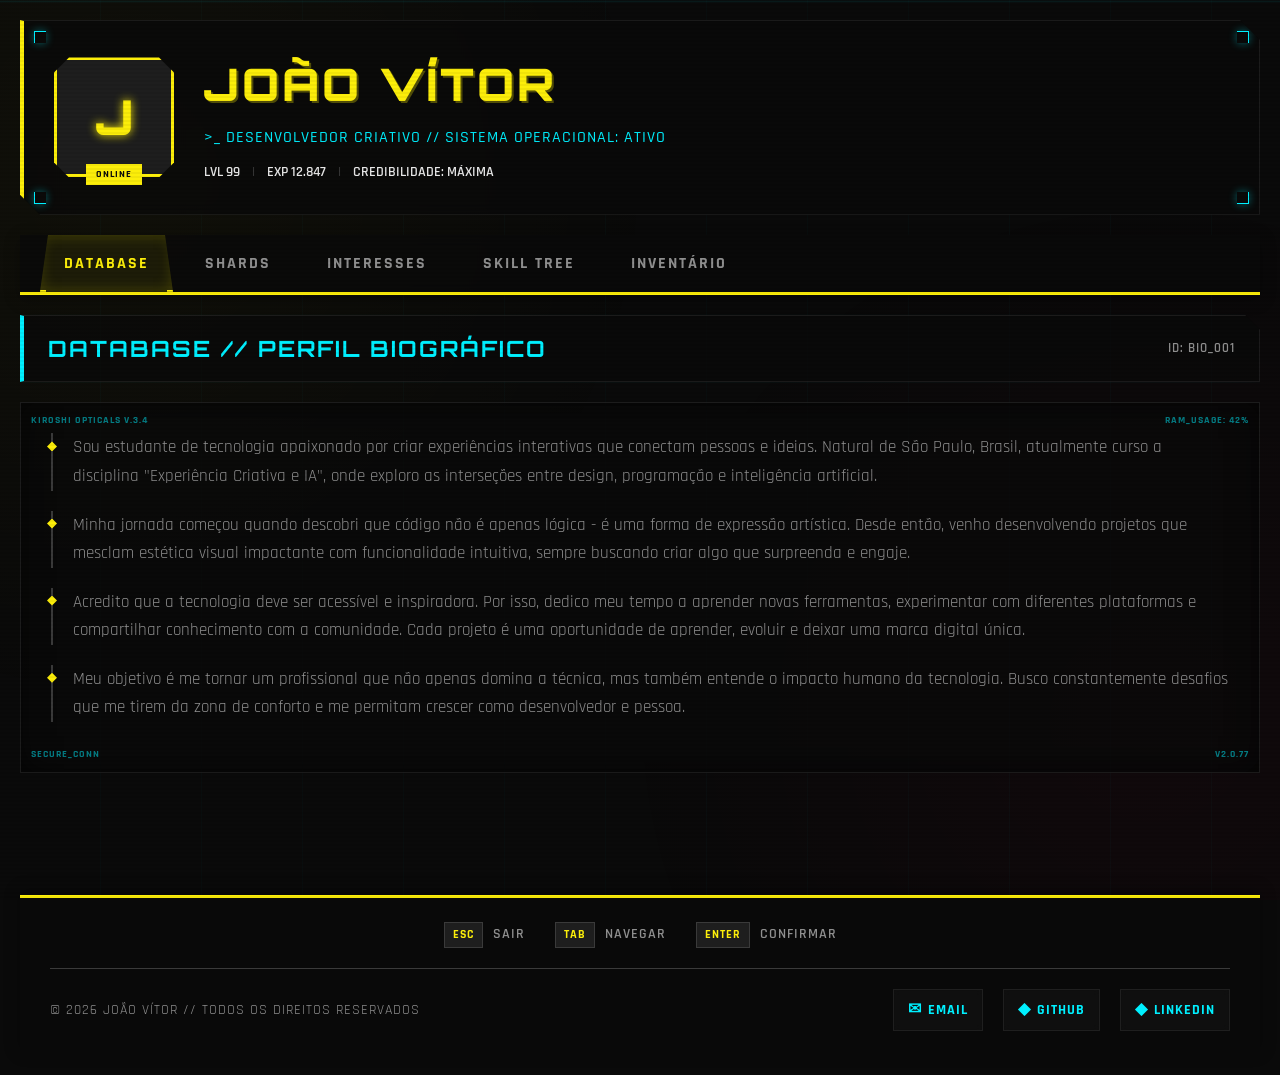
==== index.html @ 57c6dfdd "v1.5" ====
<!DOCTYPE html>
<html lang="pt-BR">
<head>
    <meta charset="UTF-8">
    <meta name="viewport" content="width=device-width, initial-scale=1.0">
    <meta name="description" content="Portfólio pessoal - Interface Cyberpunk 2077">
    <title>NETRUNNER.PROFILE // João Vítor</title>
    <link rel="preconnect" href="https://fonts.googleapis.com">
    <link rel="preconnect" href="https://fonts.gstatic.com" crossorigin>
    <link href="https://fonts.googleapis.com/css2?family=Rajdhani:wght@300;500;600;700&family=Orbitron:wght@400;700;900&display=swap" rel="stylesheet">
    <link rel="stylesheet" href="style.css">
</head>
<body>
    <div class="hud-overlay"></div>
    <div class="scanlines"></div>

    <header class="profile-header">
        <div class="header-corner tl"></div>
        <div class="header-corner tr"></div>
        <div class="header-corner bl"></div>
        <div class="header-corner br"></div>
        
        <div class="profile-container">
            <div class="avatar-frame">
                <!-- PLACEHOLDER: Substituir foto.jpg pela imagem real posteriormente -->
                <img src="imagens/foto.jpg" alt="Profile Avatar" class="profile-avatar" onerror="this.style.display='none'; this.nextElementSibling.style.display='flex';">
                <div class="avatar-placeholder">
                    <span class="avatar-initial">J</span>
                </div>
                <div class="avatar-status">ONLINE</div>
            </div>
            <div class="profile-info">
                <h1 class="profile-name">JOÃO VÍTOR</h1>
                <p class="profile-status">&gt;_ DESENVOLVEDOR CRIATIVO // SISTEMA OPERACIONAL: ATIVO</p>
                <div class="profile-stats">
                    <span class="stat-item">LVL 99</span>
                    <span class="stat-divider">|</span>
                    <span class="stat-item">EXP 12.847</span>
                    <span class="stat-divider">|</span>
                    <span class="stat-item">CREDIBILIDADE: MÁXIMA</span>
                </div>
            </div>
        </div>
    </header>

    <nav class="tab-navigation" role="tablist" aria-label="Menu de navegação principal">
        <button class="tab-btn active" role="tab" data-tab="sobre" aria-selected="true" aria-controls="sobre-panel">
            <span class="tab-text">DATABASE</span>
            <span class="tab-underline"></span>
        </button>
        <button class="tab-btn" role="tab" data-tab="curiosidades" aria-selected="false" aria-controls="curiosidades-panel">
            <span class="tab-text">SHARDS</span>
            <span class="tab-underline"></span>
        </button>
        <button class="tab-btn" role="tab" data-tab="hobbies" aria-selected="false" aria-controls="hobbies-panel">
            <span class="tab-text">INTERESSES</span>
            <span class="tab-underline"></span>
        </button>
        <button class="tab-btn" role="tab" data-tab="disciplinas" aria-selected="false" aria-controls="disciplinas-panel">
            <span class="tab-text">SKILL TREE</span>
            <span class="tab-underline"></span>
        </button>
        <button class="tab-btn" role="tab" data-tab="projetos" aria-selected="false" aria-controls="projetos-panel">
            <span class="tab-text">INVENTÁRIO</span>
            <span class="tab-underline"></span>
        </button>
    </nav>

    <main class="content-wrapper">
        <section id="sobre-panel" class="tab-panel active" role="tabpanel" aria-labelledby="sobre">
            <div class="panel-header">
                <h2 class="panel-title">DATABASE // PERFIL BIOGRÁFICO</h2>
                <div class="panel-id">ID: BIO_001</div>
            </div>
            <div class="panel-body">
                <div class="hud-marker top-left">KIROSHI OPTICALS V.3.4</div>
                <div class="hud-marker top-right">RAM_USAGE: 42%</div>
                <div class="data-block">
                    <div class="block-marker"></div>
                    <p>Sou estudante de tecnologia apaixonado por criar experiências interativas que conectam pessoas e ideias. Natural de São Paulo, Brasil, atualmente curso a disciplina "Experiência Criativa e IA", onde exploro as interseções entre design, programação e inteligência artificial.</p>
                </div>
                <div class="data-block">
                    <div class="block-marker"></div>
                    <p>Minha jornada começou quando descobri que código não é apenas lógica - é uma forma de expressão artística. Desde então, venho desenvolvendo projetos que mesclam estética visual impactante com funcionalidade intuitiva, sempre buscando criar algo que surpreenda e engaje.</p>
                </div>
                <div class="data-block">
                    <div class="block-marker"></div>
                    <p>Acredito que a tecnologia deve ser acessível e inspiradora. Por isso, dedico meu tempo a aprender novas ferramentas, experimentar com diferentes plataformas e compartilhar conhecimento com a comunidade. Cada projeto é uma oportunidade de aprender, evoluir e deixar uma marca digital única.</p>
                </div>
                <div class="data-block">
                    <div class="block-marker"></div>
                    <p>Meu objetivo é me tornar um profissional que não apenas domina a técnica, mas também entende o impacto humano da tecnologia. Busco constantemente desafios que me tirem da zona de conforto e me permitam crescer como desenvolvedor e pessoa.</p>
                </div>
                <div class="hud-marker bottom-left">SECURE_CONN</div>
                <div class="hud-marker bottom-right">v2.0.77</div>
            </div>
        </section>

        <section id="curiosidades-panel" class="tab-panel" role="tabpanel" aria-labelledby="curiosidades">
            <div class="panel-header">
                <h2 class="panel-title">SHARDS // FRAGMENTOS DE DADOS</h2>
                <div class="panel-id">ID: SHARD_LOG</div>
            </div>
            <div class="panel-body">
                <div class="hud-marker top-left">NETWATCH PROTOCOL</div>
                <div class="hud-marker top-right">ENCRYPTION: ACTIVE</div>
                <ul class="shard-list">
                    <li class="shard-item">
                        <div class="shard-icon">◢</div>
                        <div class="shard-content">
                            <span class="shard-label">SHARD_001.txt</span>
                            <p>Aprendi minha primeira linguagem de programação assistindo tutoriais no YouTube às 3h da manhã</p>
                        </div>
                    </li>
                    <li class="shard-item">
                        <div class="shard-icon">◢</div>
                        <div class="shard-content">
                            <span class="shard-label">SHARD_002.txt</span>
                            <p>Tenho uma coleção de mais de 200 fontes tipográficas diferentes no meu computador</p>
                        </div>
                    </li>
                    <li class="shard-item">
                        <div class="shard-icon">◢</div>
                        <div class="shard-content">
                            <span class="shard-label">SHARD_003.txt</span>
                            <p>Meu setup tem LEDs RGB sincronizados com o batimento do meu código no VS Code</p>
                        </div>
                    </li>
                    <li class="shard-item">
                        <div class="shard-icon">◢</div>
                        <div class="shard-content">
                            <span class="shard-label">SHARD_004.txt</span>
                            <p>Já participei de 3 hackathons e sobrevivi à base de energia e pizza fria</p>
                        </div>
                    </li>
                    <li class="shard-item">
                        <div class="shard-icon">◢</div>
                        <div class="shard-content">
                            <span class="shard-label">SHARD_005.txt</span>
                            <p>Consigo identificar paletas de cores hex apenas olhando para elas (quase um superpoder inútil)</p>
                        </div>
                    </li>
                    <li class="shard-item hidden-shard" id="secretShard">
                        <div class="shard-icon encrypted">◢</div>
                        <div class="shard-content">
                            <span class="shard-label">[ENCRYPTED]_SHARD_006.dat</span>
                            <p>DESBLOQUEADO! Meu sonho é criar um jogo indie que faça as pessoas chorarem</p>
                        </div>
                    </li>
                </ul>
                <button id="decryptBtn" class="action-button" aria-label="Descriptografar shard oculto">
                    <span class="btn-bracket">[</span>
                    <span class="btn-text">DESCRIPTOGRAFAR SHARD</span>
                    <span class="btn-bracket">]</span>
                </button>
                <div class="hud-marker bottom-left">DATA_INTEGRITY: 100%</div>
                <div class="hud-marker bottom-right">SHARD_CNT: 06</div>
            </div>
        </section>

        <section id="hobbies-panel" class="tab-panel" role="tabpanel" aria-labelledby="hobbies">
            <div class="panel-header">
                <h2 class="panel-title">INTERESSES // ATIVIDADES REGISTRADAS</h2>
                <div class="panel-id">ID: ACT_LOG</div>
            </div>
            <div class="panel-body">
                <div class="hud-marker top-left">NEURAL_LINK: SYNC</div>
                <div class="hud-marker top-right">SLOT_CNT: 04</div>
                <div class="hobby-grid">
                    <article class="hobby-slot">
                        <div class="slot-header">
                            <span class="slot-id">[01]</span>
                            <span class="slot-rarity">COMUM</span>
                        </div>
                        <div class="hobby-icon">🎮</div>
                        <h3 class="hobby-name">GAMING</h3>
                        <p class="hobby-desc">Explorador de mundos virtuais e colecionador de conquistas impossíveis</p>
                    </article>
                    <article class="hobby-slot">
                        <div class="slot-header">
                            <span class="slot-id">[02]</span>
                            <span class="slot-rarity rare">RARO</span>
                        </div>
                        <div class="hobby-icon">🎨</div>
                        <h3 class="hobby-name">DESIGN DIGITAL</h3>
                        <p class="hobby-desc">Criação de interfaces e experimentação com estéticas futuristas</p>
                    </article>
                    <article class="hobby-slot">
                        <div class="slot-header">
                            <span class="slot-id">[03]</span>
                            <span class="slot-rarity">COMUM</span>
                        </div>
                        <div class="hobby-icon">🎵</div>
                        <h3 class="hobby-name">SYNTHWAVE</h3>
                        <p class="hobby-desc">Ouvinte compulsivo de música eletrônica dos anos 80 reimaginada</p>
                    </article>
                    <article class="hobby-slot">
                        <div class="slot-header">
                            <span class="slot-id">[04]</span>
                            <span class="slot-rarity rare">RARO</span>
                        </div>
                        <div class="hobby-icon">📚</div>
                        <h3 class="hobby-name">FICÇÃO CIENTÍFICA</h3>
                        <p class="hobby-desc">Leitor de Neuromancer, Blade Runner e qualquer distopia cyberpunk</p>
                    </article>
                </div>
                <div class="hud-marker bottom-left">PROFILE_COMPLETE</div>
                <div class="hud-marker bottom-right">RARITY_SCAN: OK</div>
            </div>
        </section>

        <section id="disciplinas-panel" class="tab-panel" role="tabpanel" aria-labelledby="disciplinas">
            <div class="panel-header">
                <h2 class="panel-title">SKILL TREE // HABILIDADES ADQUIRIDAS</h2>
                <div class="panel-id">ID: SKILL_MAP</div>
            </div>
            <div class="panel-body">
                <div class="hud-marker top-left">ATTRIBUTE_SCAN</div>
                <div class="hud-marker top-right">PERK_POINTS: 16</div>
                <div class="skill-grid">
                    <article class="skill-node">
                        <div class="skill-icon active">◆</div>
                        <h3 class="skill-name">EXPERIÊNCIA CRIATIVA E IA</h3>
                        <div class="skill-bar">
                            <div class="skill-progress" style="width: 95%"></div>
                        </div>
                        <p class="skill-reason">Combina criatividade com tecnologia de ponta, permitindo explorar o futuro do design interativo</p>
                    </article>
                    <article class="skill-node">
                        <div class="skill-icon active">◆</div>
                        <h3 class="skill-name">DESENVOLVIMENTO WEB</h3>
                        <div class="skill-bar">
                            <div class="skill-progress" style="width: 88%"></div>
                        </div>
                        <p class="skill-reason">Transformar ideias em realidade através de código é simplesmente mágico</p>
                    </article>
                    <article class="skill-node">
                        <div class="skill-icon active">◆</div>
                        <h3 class="skill-name">DESIGN DE INTERFACES</h3>
                        <div class="skill-bar">
                            <div class="skill-progress" style="width: 92%"></div>
                        </div>
                        <p class="skill-reason">Aprender a criar experiências visuais que conectam emocionalmente com usuários</p>
                    </article>
                    <article class="skill-node">
                        <div class="skill-icon active">◆</div>
                        <h3 class="skill-name">PROGRAMAÇÃO ORIENTADA A OBJETOS</h3>
                        <div class="skill-bar">
                            <div class="skill-progress" style="width: 85%"></div>
                        </div>
                        <p class="skill-reason">Estruturar pensamento lógico de forma elegante e escalável</p>
                    </article>
                </div>
                <div class="hud-marker bottom-left">EXP_TOTAL: 12847</div>
                <div class="hud-marker bottom-right">LEVEL_CAP: 99</div>
            </div>
        </section>

        <section id="projetos-panel" class="tab-panel" role="tabpanel" aria-labelledby="projetos">
            <div class="panel-header">
                <h2 class="panel-title">INVENTÁRIO // PROJETOS ARMAZENADOS</h2>
                <div class="panel-id">ID: INV_SLOT</div>
            </div>
            <div class="panel-body">
                <div class="hud-marker top-left">QUICKHACK_STORAGE</div>
                <div class="hud-marker top-right">WEIGHT: 12.5/150</div>
                <div class="inventory-grid">
                    <!-- PLACEHOLDER: Imagem construct.png será adicionada posteriormente. Container preparado com fallback visual -->
                    <article class="inventory-slot">
                        <div class="slot-frame">
                            <div class="frame-corner tl"></div>
                            <div class="frame-corner tr"></div>
                            <div class="frame-corner bl"></div>
                            <div class="frame-corner br"></div>
                            <div class="slot-image-container">
                                <img src="imagens/construct.png" alt="Preview do jogo Construct" class="slot-image" onerror="this.style.display='none'; this.nextElementSibling.style.display='flex';">
                                <div class="slot-placeholder construct-placeholder">
                                    <div class="placeholder-grid">
                                        <div class="grid-line"></div>
                                        <div class="grid-line"></div>
                                        <div class="grid-line"></div>
                                        <div class="grid-line"></div>
                                    </div>
                                    <span class="placeholder-text">CONSTRUCT</span>
                                    <div class="loading-indicator"></div>
                                </div>
                            </div>
                        </div>
                        <div class="slot-info">
                            <div class="slot-header-info">
                                <span class="slot-type">GAME_DEV</span>
                                <span class="slot-quality legendary">LENDÁRIO</span>
                            </div>
                            <h3 class="slot-title">JOGO INTERATIVO CONSTRUCT</h3>
                            <p class="slot-description">Jogo desenvolvido na plataforma Construct com mecânicas únicas, física realista e experiência visual imersiva. Projeto focado em gameplay envolvente e narrativa interativa.</p>
                            <a href="#" class="slot-link" aria-label="Acessar projeto Construct">
                                <span class="link-bracket">&gt;&gt;</span>
                                <span class="link-text">CARREGAR PROJETO</span>
                            </a>
                        </div>
                    </article>

                    <!-- PLACEHOLDER: Imagem processing.png será adicionada posteriormente. Container preparado com fallback visual -->
                    <article class="inventory-slot">
                        <div class="slot-frame">
                            <div class="frame-corner tl"></div>
                            <div class="frame-corner tr"></div>
                            <div class="frame-corner bl"></div>
                            <div class="frame-corner br"></div>
                            <div class="slot-image-container">
                                <img src="imagens/processing.png" alt="Preview do aplicativo Processing" class="slot-image" onerror="this.style.display='none'; this.nextElementSibling.style.display='flex';">
                                <div class="slot-placeholder processing-placeholder">
                                    <div class="placeholder-grid">
                                        <div class="grid-line"></div>
                                        <div class="grid-line"></div>
                                        <div class="grid-line"></div>
                                        <div class="grid-line"></div>
                                    </div>
                                    <span class="placeholder-text">PROCESSING</span>
                                    <div class="loading-indicator"></div>
                                </div>
                            </div>
                        </div>
                        <div class="slot-info">
                            <div class="slot-header-info">
                                <span class="slot-type">CREATIVE_CODE</span>
                                <span class="slot-quality epic">ÉPICO</span>
                            </div>
                            <h3 class="slot-title">APLICATIVO MULTIMÍDIA PROCESSING</h3>
                            <p class="slot-description">Experiência multimídia desenvolvida em Processing combinando arte generativa, interatividade e visualização de dados. Projeto explorando as possibilidades criativas do código.</p>
                            <a href="#" class="slot-link" aria-label="Acessar projeto Processing">
                                <span class="link-bracket">&gt;&gt;</span>
                                <span class="link-text">CARREGAR PROJETO</span>
                            </a>
                        </div>
                    </article>
                </div>
                <div class="hud-marker bottom-left">DPS_CALC: READY</div>
                <div class="hud-marker bottom-right">ITEM_CNT: 02</div>
            </div>
        </section>
    </main>

    <footer class="hud-footer">
        <div class="footer-commands">
            <span class="command-hint"><span class="key">ESC</span> SAIR</span>
            <span class="command-hint"><span class="key">TAB</span> NAVEGAR</span>
            <span class="command-hint"><span class="key">ENTER</span> CONFIRMAR</span>
        </div>
        <div class="footer-info">
            <p class="footer-text">&copy; 2026 JOÃO VÍTOR // TODOS OS DIREITOS RESERVADOS</p>
            <nav class="footer-links" aria-label="Links de contato">
                <a href="mailto:joao@exemplo.com" class="footer-link" aria-label="Enviar e-mail">
                    <span class="link-icon">✉</span> EMAIL
                </a>
                <a href="https://github.com/seuusuario" target="_blank" rel="noopener noreferrer" class="footer-link" aria-label="Visitar GitHub">
                    <span class="link-icon">◆</span> GITHUB
                </a>
                <a href="https://linkedin.com/in/seuusuario" target="_blank" rel="noopener noreferrer" class="footer-link" aria-label="Visitar LinkedIn">
                    <span class="link-icon">◆</span> LINKEDIN
                </a>
            </nav>
        </div>
    </footer>

    <script src="script.js"></script>
</body>
</html>
---- style.css ----
:root {
  --cp-black: #0a0a0a;
  --cp-dark: #141414;
  --cp-gray: #1e1e1e;
  --cp-yellow: #fcee0a;
  --cp-red: #ff0055;
  --cp-cyan: #00f0ff;
  --cp-white: #e8e8e8;
  --cp-gray-text: #8f8f8f;
  --cp-border: #3a3a3a;
  --corner-size: 12px;
}

* {
  margin: 0;
  padding: 0;
  box-sizing: border-box;
}

html {
  scroll-behavior: smooth;
}

body {
  font-family: 'Rajdhani', sans-serif;
  background: var(--cp-black);
  color: var(--cp-white);
  line-height: 1.5;
  overflow-x: hidden;
  position: relative;
}

/* Scanlines CRT effect com animação de varredura */
.scanlines {
  position: fixed;
  top: 0;
  left: 0;
  width: 100%;
  height: 100%;
  pointer-events: none;
  z-index: 9999;
  background: repeating-linear-gradient(
    0deg,
    transparent,
    transparent 2px,
    rgba(0, 0, 0, 0.15) 2px,
    rgba(0, 0, 0, 0.15) 4px
  );
  opacity: 0.3;
}

.scanlines::before {
  content: '';
  position: absolute;
  top: 0;
  left: 0;
  width: 100%;
  height: 3px;
  background: linear-gradient(to bottom, transparent, rgba(0, 240, 255, 0.4), transparent);
  animation: scanlineMove 8s linear infinite;
  opacity: 0.6;
}

@keyframes scanlineMove {
  0% { transform: translateY(-100vh); }
  100% { transform: translateY(100vh); }
}

.hud-overlay {
  position: fixed;
  top: 0;
  left: 0;
  width: 100%;
  height: 100%;
  pointer-events: none;
  z-index: -1;
  background: 
    radial-gradient(circle at 10% 20%, rgba(252, 238, 10, 0.03) 0%, transparent 40%),
    radial-gradient(circle at 90% 80%, rgba(255, 0, 85, 0.03) 0%, transparent 40%),
    repeating-linear-gradient(90deg, transparent, transparent 100px, rgba(0, 240, 255, 0.02) 100px, rgba(0, 240, 255, 0.02) 101px);
}

/* Header Profile com transparência e blur */
.profile-header {
  position: relative;
  background: rgba(10, 10, 10, 0.75);
  backdrop-filter: blur(6px);
  -webkit-backdrop-filter: blur(6px);
  border: 1px solid rgba(58, 58, 58, 0.4);
  border-left: 4px solid var(--cp-yellow);
  margin: 20px;
  padding: 30px;
  clip-path: polygon(
    0 0,
    calc(100% - 20px) 0,
    100% 20px,
    100% 100%,
    20px 100%,
    0 calc(100% - 20px)
  );
  box-shadow: 0 0 20px rgba(252, 238, 10, 0.1);
}

.header-corner {
  position: absolute;
  width: var(--corner-size);
  height: var(--corner-size);
  border: 1px solid var(--cp-cyan);
  box-shadow: 0 0 8px rgba(0, 240, 255, 0.4);
}

.header-corner.tl { top: 10px; left: 10px; border-right: none; border-bottom: none; }
.header-corner.tr { top: 10px; right: 10px; border-left: none; border-bottom: none; }
.header-corner.bl { bottom: 10px; left: 10px; border-right: none; border-top: none; }
.header-corner.br { bottom: 10px; right: 10px; border-left: none; border-top: none; }

.profile-container {
  display: flex;
  align-items: center;
  gap: 30px;
}

.avatar-frame {
  position: relative;
  width: 120px;
  height: 120px;
  flex-shrink: 0;
}

.profile-avatar,
.avatar-placeholder {
  width: 120px;
  height: 120px;
  border: 3px solid var(--cp-yellow);
  clip-path: polygon(
    0 15px,
    15px 0,
    calc(100% - 15px) 0,
    100% 15px,
    100% calc(100% - 15px),
    calc(100% - 15px) 100%,
    15px 100%,
    0 calc(100% - 15px)
  );
  object-fit: cover;
}

.avatar-placeholder {
  display: none;
  position: absolute;
  top: 0;
  left: 0;
  background: var(--cp-gray);
  align-items: center;
  justify-content: center;
}

.avatar-initial {
  font-family: 'Orbitron', sans-serif;
  font-size: 3rem;
  font-weight: 900;
  color: var(--cp-yellow);
  text-shadow: 0 0 10px var(--cp-yellow);
}

.avatar-status {
  position: absolute;
  bottom: -8px;
  left: 50%;
  transform: translateX(-50%);
  background: var(--cp-yellow);
  color: var(--cp-black);
  font-size: 0.65rem;
  font-weight: 700;
  padding: 3px 10px;
  letter-spacing: 1px;
}

.profile-info {
  flex: 1;
}

.profile-name {
  font-family: 'Orbitron', sans-serif;
  font-size: clamp(1.8rem, 4vw, 2.8rem);
  font-weight: 900;
  color: var(--cp-yellow);
  text-transform: uppercase;
  letter-spacing: 3px;
  margin-bottom: 8px;
  text-shadow: 2px 2px 0 rgba(252, 238, 10, 0.3);
}

.profile-status {
  font-size: 1rem;
  color: var(--cp-cyan);
  font-weight: 500;
  margin-bottom: 12px;
  letter-spacing: 1px;
}

.profile-stats {
  display: flex;
  gap: 12px;
  font-size: 0.9rem;
  font-weight: 600;
  color: var(--cp-white);
}

.stat-divider {
  color: var(--cp-border);
}

/* Tab Navigation com bordas refinadas */
.tab-navigation {
  display: flex;
  background: rgba(10, 10, 10, 0.75);
  backdrop-filter: blur(6px);
  -webkit-backdrop-filter: blur(6px);
  border-bottom: 3px solid var(--cp-yellow);
  margin: 0 20px;
  padding: 0 20px;
  gap: 8px;
  overflow-x: auto;
  box-shadow: 0 4px 15px rgba(0, 0, 0, 0.3);
}

.tab-btn {
  position: relative;
  background: transparent;
  border: none;
  color: var(--cp-gray-text);
  font-family: 'Rajdhani', sans-serif;
  font-size: 1rem;
  font-weight: 700;
  text-transform: uppercase;
  letter-spacing: 2px;
  padding: 18px 24px;
  cursor: pointer;
  transition: color 0.2s ease;
  clip-path: polygon(8px 0, calc(100% - 8px) 0, 100% 100%, 0 100%);
}

.tab-btn:hover {
  color: var(--cp-white);
  background: rgba(252, 238, 10, 0.05);
}

.tab-btn:focus-visible {
  outline: 2px solid var(--cp-cyan);
  outline-offset: -2px;
  box-shadow: inset 0 0 12px rgba(0, 240, 255, 0.3), 0 0 15px rgba(0, 240, 255, 0.2);
}

.tab-btn.active {
  color: var(--cp-yellow);
  background: rgba(252, 238, 10, 0.08);
  box-shadow: inset 0 0 15px rgba(252, 238, 10, 0.2), 0 0 10px rgba(252, 238, 10, 0.15);
}

.tab-underline {
  position: absolute;
  bottom: -3px;
  left: 0;
  width: 100%;
  height: 3px;
  background: var(--cp-yellow);
  opacity: 0;
  transition: opacity 0.2s ease;
}

.tab-btn.active .tab-underline {
  opacity: 1;
}

.tab-underline::before,
.tab-underline::after {
  content: '';
  position: absolute;
  top: -2px;
  width: 6px;
  height: 6px;
  background: var(--cp-yellow);
}

.tab-underline::before { left: 0; }
.tab-underline::after { right: 0; }

/* Content Wrapper */
.content-wrapper {
  margin: 20px;
  min-height: 60vh;
}

.tab-panel {
  display: none;
  opacity: 0;
  transform: translateX(-30px);
}

.tab-panel.active {
  display: block;
  animation: slideInTab 0.4s ease forwards;
}

@keyframes slideInTab {
  0% {
    opacity: 0;
    transform: translateX(-30px);
  }
  100% {
    opacity: 1;
    transform: translateX(0);
  }
}

@keyframes fadeIn {
  from {
    opacity: 0;
    transform: translateY(10px);
  }
  to {
    opacity: 1;
    transform: translateY(0);
  }
}

.panel-header {
  display: flex;
  justify-content: space-between;
  align-items: center;
  background: rgba(10, 10, 10, 0.65);
  backdrop-filter: blur(4px);
  -webkit-backdrop-filter: blur(4px);
  border: 1px solid rgba(58, 58, 58, 0.4);
  border-left: 4px solid var(--cp-cyan);
  padding: 16px 24px;
  margin-bottom: 20px;
  clip-path: polygon(0 0, calc(100% - 15px) 0, 100% 15px, 100% 100%, 0 100%);
  box-shadow: 0 0 15px rgba(0, 240, 255, 0.1);
}

.panel-title {
  font-family: 'Orbitron', sans-serif;
  font-size: 1.4rem;
  font-weight: 700;
  color: var(--cp-cyan);
  text-transform: uppercase;
  letter-spacing: 2px;
}

.panel-id {
  font-size: 0.8rem;
  color: var(--cp-gray-text);
  font-weight: 600;
  letter-spacing: 1px;
}

.panel-body {
  position: relative;
  background: rgba(10, 10, 10, 0.75);
  backdrop-filter: blur(6px);
  -webkit-backdrop-filter: blur(6px);
  border: 1px solid rgba(58, 58, 58, 0.4);
  padding: 30px;
  box-shadow: inset 0 0 30px rgba(0, 0, 0, 0.5);
}

/* Marcadores HUD dinâmicos */
.hud-marker {
  position: absolute;
  font-size: 0.6rem;
  font-weight: 700;
  color: var(--cp-cyan);
  text-transform: uppercase;
  letter-spacing: 1px;
  opacity: 0.5;
  z-index: 10;
}

.hud-marker.top-left {
  top: 10px;
  left: 10px;
}

.hud-marker.top-right {
  top: 10px;
  right: 10px;
}

.hud-marker.bottom-left {
  bottom: 10px;
  left: 10px;
}

.hud-marker.bottom-right {
  bottom: 10px;
  right: 10px;
}

/* Database Section */
.data-block {
  position: relative;
  padding-left: 20px;
  margin-bottom: 20px;
  border-left: 2px solid var(--cp-border);
}

.block-marker {
  position: absolute;
  top: 8px;
  left: -6px;
  width: 10px;
  height: 10px;
  background: var(--cp-yellow);
  clip-path: polygon(50% 0%, 100% 50%, 50% 100%, 0% 50%);
}

.data-block p {
  color: var(--cp-gray-text);
  font-size: 1.05rem;
  line-height: 1.7;
}

/* Shards Section */
.shard-list {
  list-style: none;
  display: grid;
  gap: 16px;
  margin-bottom: 24px;
}

.shard-item {
  display: flex;
  gap: 16px;
  padding: 16px;
  background: rgba(20, 20, 20, 0.6);
  backdrop-filter: blur(4px);
  -webkit-backdrop-filter: blur(4px);
  border: 1px solid rgba(58, 58, 58, 0.4);
  border-left: 3px solid var(--cp-cyan);
  transition: border-color 0.2s ease, transform 0.2s ease, box-shadow 0.2s ease;
}

.shard-item:hover {
  border-left-color: var(--cp-yellow);
  transform: translateX(6px);
  box-shadow: 0 0 15px rgba(252, 238, 10, 0.15);
}

.shard-icon {
  font-size: 1.5rem;
  color: var(--cp-cyan);
  flex-shrink: 0;
}

.shard-icon.encrypted {
  color: var(--cp-red);
  animation: glitchPulse 2s infinite;
}

@keyframes glitchPulse {
  0%, 100% { opacity: 1; }
  50% { opacity: 0.4; }
}

.shard-content {
  flex: 1;
}

.shard-label {
  display: block;
  font-family: 'Orbitron', sans-serif;
  font-size: 0.85rem;
  color: var(--cp-yellow);
  font-weight: 700;
  margin-bottom: 6px;
  letter-spacing: 1px;
}

.shard-item p {
  color: var(--cp-white);
  font-size: 0.95rem;
}

.hidden-shard {
  display: none;
}

.action-button {
  display: block;
  margin: 0 auto;
  padding: 14px 28px;
  background: var(--cp-gray);
  border: 2px solid var(--cp-yellow);
  color: var(--cp-yellow);
  font-family: 'Orbitron', sans-serif;
  font-size: 0.9rem;
  font-weight: 700;
  text-transform: uppercase;
  letter-spacing: 1px;
  cursor: pointer;
  clip-path: polygon(8px 0, calc(100% - 8px) 0, 100% 8px, 100% 100%, 0 100%, 0 8px);
  transition: background 0.2s ease, box-shadow 0.2s ease;
}

.action-button:hover {
  background: var(--cp-yellow);
  color: var(--cp-black);
  box-shadow: 0 0 20px rgba(252, 238, 10, 0.4), inset 0 0 15px rgba(252, 238, 10, 0.3);
}

.action-button:focus-visible {
  outline: 2px solid var(--cp-cyan);
  outline-offset: 4px;
  box-shadow: 0 0 25px rgba(0, 240, 255, 0.5);
}

.btn-bracket {
  color: var(--cp-cyan);
}

/* Hobbies Grid */
.hobby-grid {
  display: grid;
  grid-template-columns: repeat(auto-fit, minmax(240px, 1fr));
  gap: 20px;
}

.hobby-slot {
  background: rgba(20, 20, 20, 0.6);
  backdrop-filter: blur(4px);
  -webkit-backdrop-filter: blur(4px);
  border: 1px solid rgba(58, 58, 58, 0.4);
  padding: 20px;
  transition: border-color 0.3s ease, transform 0.3s ease, box-shadow 0.3s ease;
  clip-path: polygon(0 0, calc(100% - 12px) 0, 100% 12px, 100% 100%, 0 100%);
}

.hobby-slot:hover {
  border-color: var(--cp-yellow);
  transform: translateY(-4px);
  box-shadow: 0 0 20px rgba(252, 238, 10, 0.2), inset 0 0 15px rgba(252, 238, 10, 0.1);
}

.slot-header {
  display: flex;
  justify-content: space-between;
  margin-bottom: 14px;
  font-size: 0.75rem;
  font-weight: 700;
}

.slot-id {
  color: var(--cp-gray-text);
  letter-spacing: 1px;
}

.slot-rarity {
  color: var(--cp-white);
  text-transform: uppercase;
}

.slot-rarity.rare {
  color: var(--cp-cyan);
}

.hobby-icon {
  font-size: 2.5rem;
  text-align: center;
  margin-bottom: 16px;
  filter: drop-shadow(0 0 8px rgba(252, 238, 10, 0.3));
}

.hobby-name {
  font-family: 'Orbitron', sans-serif;
  font-size: 1.1rem;
  color: var(--cp-yellow);
  text-align: center;
  margin-bottom: 10px;
  text-transform: uppercase;
  letter-spacing: 1px;
}

.hobby-desc {
  color: var(--cp-gray-text);
  font-size: 0.9rem;
  text-align: center;
}

/* Skill Tree */
.skill-grid {
  display: grid;
  gap: 20px;
}

.skill-node {
  background: rgba(20, 20, 20, 0.6);
  backdrop-filter: blur(4px);
  -webkit-backdrop-filter: blur(4px);
  border: 1px solid rgba(58, 58, 58, 0.4);
  border-left: 4px solid var(--cp-cyan);
  padding: 20px;
  transition: border-left-color 0.3s ease, box-shadow 0.3s ease;
}

.skill-node:hover {
  border-left-color: var(--cp-yellow);
  box-shadow: 0 0 15px rgba(252, 238, 10, 0.15), inset 0 0 20px rgba(0, 0, 0, 0.3);
}

.skill-icon {
  font-size: 1.2rem;
  color: var(--cp-gray-text);
  margin-bottom: 12px;
  display: inline-block;
}

.skill-icon.active {
  color: var(--cp-cyan);
  text-shadow: 0 0 8px var(--cp-cyan);
}

.skill-name {
  font-family: 'Orbitron', sans-serif;
  font-size: 1.15rem;
  color: var(--cp-yellow);
  margin-bottom: 12px;
  text-transform: uppercase;
  letter-spacing: 1px;
}

.skill-bar {
  width: 100%;
  height: 8px;
  background: var(--cp-border);
  margin-bottom: 12px;
  position: relative;
  overflow: hidden;
}

.skill-progress {
  height: 100%;
  background: linear-gradient(90deg, var(--cp-cyan), var(--cp-yellow));
  transition: width 0.5s ease;
  box-shadow: 0 0 10px rgba(0, 240, 255, 0.5);
}

.skill-reason {
  color: var(--cp-gray-text);
  font-size: 0.95rem;
  line-height: 1.6;
}

/* Inventory Grid */
.inventory-grid {
  display: grid;
  grid-template-columns: repeat(auto-fit, minmax(400px, 1fr));
  gap: 30px;
}

.inventory-slot {
  background: rgba(10, 10, 10, 0.75);
  backdrop-filter: blur(6px);
  -webkit-backdrop-filter: blur(6px);
  border: 1px solid rgba(58, 58, 58, 0.4);
  overflow: hidden;
  transition: border-color 0.3s ease, transform 0.3s ease, box-shadow 0.3s ease;
}

.inventory-slot:hover {
  border-color: var(--cp-yellow);
  transform: translateY(-6px);
  box-shadow: 0 0 25px rgba(252, 238, 10, 0.3), inset 0 0 20px rgba(252, 238, 10, 0.05);
}

.slot-frame {
  position: relative;
  width: 100%;
  height: 240px;
  background: var(--cp-black);
  border-bottom: 2px solid var(--cp-border);
}

.frame-corner {
  position: absolute;
  width: 16px;
  height: 16px;
  border: 1px solid var(--cp-cyan);
  z-index: 2;
  box-shadow: 0 0 8px rgba(0, 240, 255, 0.5);
}

.frame-corner.tl { top: 8px; left: 8px; border-right: none; border-bottom: none; }
.frame-corner.tr { top: 8px; right: 8px; border-left: none; border-bottom: none; }
.frame-corner.bl { bottom: 8px; left: 8px; border-right: none; border-top: none; }
.frame-corner.br { bottom: 8px; right: 8px; border-left: none; border-top: none; }

.slot-image-container {
  position: relative;
  width: 100%;
  height: 100%;
  overflow: hidden;
}

.slot-image {
  width: 100%;
  height: 100%;
  object-fit: cover;
  transition: transform 0.3s ease;
}

.inventory-slot:hover .slot-image {
  transform: scale(1.08);
}

.slot-placeholder {
  display: none;
  width: 100%;
  height: 100%;
  position: absolute;
  top: 0;
  left: 0;
  background: rgba(10, 10, 10, 0.95);
  align-items: center;
  justify-content: center;
  flex-direction: column;
  gap: 20px;
}

.placeholder-grid {
  width: 80%;
  height: 80%;
  position: absolute;
  display: grid;
  grid-template-columns: repeat(4, 1fr);
  grid-template-rows: repeat(4, 1fr);
  gap: 2px;
  padding: 20px;
}

.grid-line {
  border: 1px solid var(--cp-cyan);
  background: repeating-linear-gradient(
    45deg,
    transparent,
    transparent 10px,
    rgba(0, 240, 255, 0.05) 10px,
    rgba(0, 240, 255, 0.05) 20px
  );
  opacity: 0.3;
  animation: gridPulse 2s infinite;
}

@keyframes gridPulse {
  0%, 100% { 
    opacity: 0.2;
    border-color: var(--cp-cyan);
  }
  50% { 
    opacity: 0.5;
    border-color: var(--cp-yellow);
  }
}

.placeholder-text {
  font-family: 'Orbitron', sans-serif;
  font-size: 1.2rem;
  color: var(--cp-cyan);
  font-weight: 700;
  letter-spacing: 3px;
  z-index: 1;
}

.loading-indicator {
  width: 60px;
  height: 3px;
  background: var(--cp-border);
  position: relative;
  z-index: 1;
  overflow: hidden;
}

.loading-indicator::after {
  content: '';
  position: absolute;
  top: 0;
  left: 0;
  width: 30%;
  height: 100%;
  background: var(--cp-yellow);
  animation: loading 1.5s infinite;
}

@keyframes loading {
  0% { left: -30%; }
  100% { left: 100%; }
}

.construct-placeholder {
  background: radial-gradient(circle at center, rgba(255, 0, 85, 0.15), rgba(10, 10, 10, 0.95));
}

.processing-placeholder {
  background: radial-gradient(circle at center, rgba(0, 240, 255, 0.15), rgba(10, 10, 10, 0.95));
}

.slot-info {
  padding: 20px;
}

.slot-header-info {
  display: flex;
  justify-content: space-between;
  align-items: center;
  margin-bottom: 12px;
}

.slot-type {
  font-size: 0.75rem;
  color: var(--cp-gray-text);
  font-weight: 700;
  letter-spacing: 1px;
}

.slot-quality {
  font-size: 0.75rem;
  font-weight: 700;
  text-transform: uppercase;
  letter-spacing: 1px;
}

.slot-quality.legendary {
  color: var(--cp-yellow);
}

.slot-quality.epic {
  color: var(--cp-cyan);
}

.slot-title {
  font-family: 'Orbitron', sans-serif;
  font-size: 1.2rem;
  color: var(--cp-white);
  margin-bottom: 12px;
  text-transform: uppercase;
  letter-spacing: 1px;
}

.slot-description {
  color: var(--cp-gray-text);
  font-size: 0.95rem;
  line-height: 1.6;
  margin-bottom: 18px;
}

.slot-link {
  display: inline-flex;
  align-items: center;
  gap: 10px;
  color: var(--cp-yellow);
  text-decoration: none;
  font-family: 'Orbitron', sans-serif;
  font-size: 0.9rem;
  font-weight: 700;
  letter-spacing: 1px;
  transition: gap 0.2s ease;
}

.slot-link:hover {
  gap: 14px;
}

.slot-link:focus-visible {
  outline: 2px solid var(--cp-cyan);
  outline-offset: 4px;
  box-shadow: 0 0 15px rgba(0, 240, 255, 0.4);
}

.link-bracket {
  color: var(--cp-cyan);
  font-size: 1.1rem;
}

/* Footer */
.hud-footer {
  background: rgba(10, 10, 10, 0.75);
  backdrop-filter: blur(6px);
  -webkit-backdrop-filter: blur(6px);
  border-top: 3px solid var(--cp-yellow);
  margin: 40px 20px 20px;
  padding: 24px 30px;
  box-shadow: 0 -4px 15px rgba(0, 0, 0, 0.3);
}

.footer-commands {
  display: flex;
  gap: 30px;
  justify-content: center;
  margin-bottom: 20px;
  padding-bottom: 20px;
  border-bottom: 1px solid var(--cp-border);
}

.command-hint {
  font-size: 0.85rem;
  color: var(--cp-gray-text);
  font-weight: 600;
  letter-spacing: 1px;
}

.key {
  display: inline-block;
  padding: 3px 8px;
  background: var(--cp-gray);
  border: 1px solid var(--cp-border);
  color: var(--cp-yellow);
  font-weight: 700;
  margin-right: 6px;
  font-size: 0.75rem;
}

.footer-info {
  display: flex;
  justify-content: space-between;
  align-items: center;
  flex-wrap: wrap;
  gap: 20px;
}

.footer-text {
  font-size: 0.85rem;
  color: var(--cp-gray-text);
  letter-spacing: 1px;
}

.footer-links {
  display: flex;
  gap: 20px;
}

.footer-link {
  display: inline-flex;
  align-items: center;
  gap: 6px;
  padding: 8px 14px;
  background: rgba(20, 20, 20, 0.6);
  backdrop-filter: blur(4px);
  -webkit-backdrop-filter: blur(4px);
  border: 1px solid rgba(58, 58, 58, 0.4);
  color: var(--cp-cyan);
  text-decoration: none;
  font-size: 0.85rem;
  font-weight: 700;
  letter-spacing: 1px;
  transition: background 0.2s ease, border-color 0.2s ease, box-shadow 0.2s ease;
}

.footer-link:hover {
  background: var(--cp-yellow);
  color: var(--cp-black);
  border-color: var(--cp-yellow);
  box-shadow: 0 0 15px rgba(252, 238, 10, 0.3);
}

.footer-link:focus-visible {
  outline: 2px solid var(--cp-cyan);
  outline-offset: 3px;
  box-shadow: 0 0 20px rgba(0, 240, 255, 0.4);
}

.link-icon {
  font-size: 1rem;
}

/* Responsive */
@media (max-width: 768px) {
  .profile-header {
    margin: 10px;
    padding: 20px;
  }

  .profile-container {
    flex-direction: column;
    text-align: center;
  }

  .tab-navigation {
    margin: 0 10px;
    padding: 0 10px;
  }

  .tab-btn {
    font-size: 0.85rem;
    padding: 14px 16px;
  }

  .content-wrapper {
    margin: 10px;
  }

  .panel-body {
    padding: 20px;
  }

  .inventory-grid,
  .hobby-grid {
    grid-template-columns: 1fr;
  }

  .footer-commands {
    flex-wrap: wrap;
    gap: 15px;
  }

  .footer-info {
    flex-direction: column;
    text-align: center;
  }

  .footer-links {
    flex-direction: column;
    width: 100%;
  }

  .hud-footer {
    margin: 20px 10px 10px;
  }
}

/* Acessibilidade */
@media (prefers-reduced-motion: reduce) {
  *, *::before, *::after {
    animation-duration: 0.01ms !important;
    animation-iteration-count: 1 !important;
    transition-duration: 0.01ms !important;
  }
}

@media (prefers-contrast: high) {
  :root {
    --cp-yellow: #ffff00;
    --cp-cyan: #00ffff;
    --cp-border: #666666;
  }
}
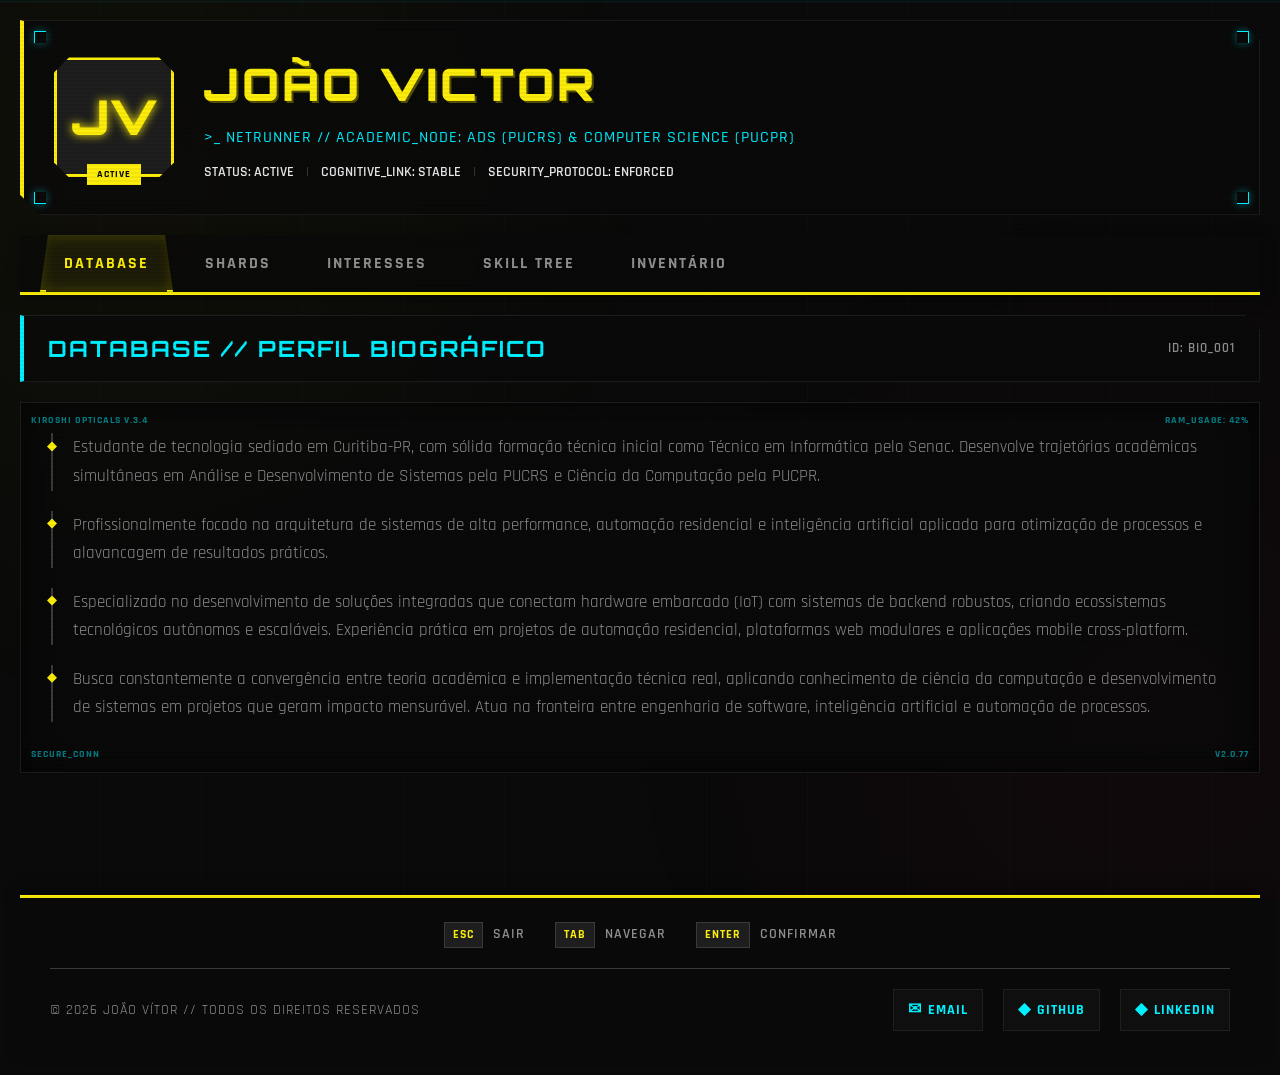
==== commit c67077c8: "Corrigindo Informações e adicionando responsividade" ====
--- a/index.html
+++ b/index.html
@@ -3,7 +3,7 @@
 <head>
     <meta charset="UTF-8">
     <meta name="viewport" content="width=device-width, initial-scale=1.0">
-    <meta name="description" content="Portfólio pessoal - Interface Cyberpunk 2077">
+    <meta name="description" content="Portfólio pessoal - Interface Cyberpunk">
     <title>NETRUNNER.PROFILE // João Vítor</title>
     <link rel="preconnect" href="https://fonts.googleapis.com">
     <link rel="preconnect" href="https://fonts.gstatic.com" crossorigin>
@@ -25,19 +25,19 @@
                 <!-- PLACEHOLDER: Substituir foto.jpg pela imagem real posteriormente -->
                 <img src="imagens/foto.jpg" alt="Profile Avatar" class="profile-avatar" onerror="this.style.display='none'; this.nextElementSibling.style.display='flex';">
                 <div class="avatar-placeholder">
-                    <span class="avatar-initial">J</span>
-                </div>
-                <div class="avatar-status">ONLINE</div>
+                    <span class="avatar-initial">JV</span>
+                </div>
+                <div class="avatar-status">ACTIVE</div>
             </div>
             <div class="profile-info">
-                <h1 class="profile-name">JOÃO VÍTOR</h1>
-                <p class="profile-status">&gt;_ DESENVOLVEDOR CRIATIVO // SISTEMA OPERACIONAL: ATIVO</p>
+                <h1 class="profile-name">JOÃO VICTOR</h1>
+                <p class="profile-status">&gt;_ NETRUNNER // ACADEMIC_NODE: ADS (PUCRS) &amp; COMPUTER SCIENCE (PUCPR)</p>
                 <div class="profile-stats">
-                    <span class="stat-item">LVL 99</span>
+                    <span class="stat-item">STATUS: ACTIVE</span>
                     <span class="stat-divider">|</span>
-                    <span class="stat-item">EXP 12.847</span>
+                    <span class="stat-item">COGNITIVE_LINK: STABLE</span>
                     <span class="stat-divider">|</span>
-                    <span class="stat-item">CREDIBILIDADE: MÁXIMA</span>
+                    <span class="stat-item">SECURITY_PROTOCOL: ENFORCED</span>
                 </div>
             </div>
         </div>
@@ -77,19 +77,19 @@
                 <div class="hud-marker top-right">RAM_USAGE: 42%</div>
                 <div class="data-block">
                     <div class="block-marker"></div>
-                    <p>Sou estudante de tecnologia apaixonado por criar experiências interativas que conectam pessoas e ideias. Natural de São Paulo, Brasil, atualmente curso a disciplina "Experiência Criativa e IA", onde exploro as interseções entre design, programação e inteligência artificial.</p>
+                    <p>Estudante de tecnologia sediado em Curitiba-PR, com sólida formação técnica inicial como Técnico em Informática pelo Senac. Desenvolve trajetórias acadêmicas simultâneas em Análise e Desenvolvimento de Sistemas pela PUCRS e Ciência da Computação pela PUCPR.</p>
                 </div>
                 <div class="data-block">
                     <div class="block-marker"></div>
-                    <p>Minha jornada começou quando descobri que código não é apenas lógica - é uma forma de expressão artística. Desde então, venho desenvolvendo projetos que mesclam estética visual impactante com funcionalidade intuitiva, sempre buscando criar algo que surpreenda e engaje.</p>
+                    <p>Profissionalmente focado na arquitetura de sistemas de alta performance, automação residencial e inteligência artificial aplicada para otimização de processos e alavancagem de resultados práticos.</p>
                 </div>
                 <div class="data-block">
                     <div class="block-marker"></div>
-                    <p>Acredito que a tecnologia deve ser acessível e inspiradora. Por isso, dedico meu tempo a aprender novas ferramentas, experimentar com diferentes plataformas e compartilhar conhecimento com a comunidade. Cada projeto é uma oportunidade de aprender, evoluir e deixar uma marca digital única.</p>
+                    <p>Especializado no desenvolvimento de soluções integradas que conectam hardware embarcado (IoT) com sistemas de backend robustos, criando ecossistemas tecnológicos autônomos e escaláveis. Experiência prática em projetos de automação residencial, plataformas web modulares e aplicações mobile cross-platform.</p>
                 </div>
                 <div class="data-block">
                     <div class="block-marker"></div>
-                    <p>Meu objetivo é me tornar um profissional que não apenas domina a técnica, mas também entende o impacto humano da tecnologia. Busco constantemente desafios que me tirem da zona de conforto e me permitam crescer como desenvolvedor e pessoa.</p>
+                    <p>Busca constantemente a convergência entre teoria acadêmica e implementação técnica real, aplicando conhecimento de ciência da computação e desenvolvimento de sistemas em projetos que geram impacto mensurável. Atua na fronteira entre engenharia de software, inteligência artificial e automação de processos.</p>
                 </div>
                 <div class="hud-marker bottom-left">SECURE_CONN</div>
                 <div class="hud-marker bottom-right">v2.0.77</div>
@@ -108,43 +108,36 @@
                     <li class="shard-item">
                         <div class="shard-icon">◢</div>
                         <div class="shard-content">
-                            <span class="shard-label">SHARD_001.txt</span>
-                            <p>Aprendi minha primeira linguagem de programação assistindo tutoriais no YouTube às 3h da manhã</p>
+                            <span class="shard-label">SHARD_001.log</span>
+                            <p>Projetou e coordena o "Projeto Jarvis", um ecossistema de automação residencial integrado via Home Assistant, microcontroladores ESP32 e Large Language Models (LLMs) locais</p>
                         </div>
                     </li>
                     <li class="shard-item">
                         <div class="shard-icon">◢</div>
                         <div class="shard-content">
-                            <span class="shard-label">SHARD_002.txt</span>
-                            <p>Tenho uma coleção de mais de 200 fontes tipográficas diferentes no meu computador</p>
+                            <span class="shard-label">SHARD_002.log</span>
+                            <p>Desenvolveu um Telegram Userbot customizado focado em automação operacional, raspagem de dados e monitoramento de logs em tempo real</p>
                         </div>
                     </li>
                     <li class="shard-item">
                         <div class="shard-icon">◢</div>
                         <div class="shard-content">
-                            <span class="shard-label">SHARD_003.txt</span>
-                            <p>Meu setup tem LEDs RGB sincronizados com o batimento do meu código no VS Code</p>
+                            <span class="shard-label">SHARD_003.log</span>
+                            <p>Atuou como Executor Técnico Líder no desenvolvimento do "Projeto FonteNova", uma plataforma web modular voltada para a gestão de sustentabilidade hídrica</p>
                         </div>
                     </li>
                     <li class="shard-item">
                         <div class="shard-icon">◢</div>
                         <div class="shard-content">
-                            <span class="shard-label">SHARD_004.txt</span>
-                            <p>Já participei de 3 hackathons e sobrevivi à base de energia e pizza fria</p>
-                        </div>
-                    </li>
-                    <li class="shard-item">
-                        <div class="shard-icon">◢</div>
-                        <div class="shard-content">
-                            <span class="shard-label">SHARD_005.txt</span>
-                            <p>Consigo identificar paletas de cores hex apenas olhando para elas (quase um superpoder inútil)</p>
+                            <span class="shard-label">SHARD_004.log</span>
+                            <p>Mantém proficiência nativa no ecossistema composto por Python, JavaScript, Laravel (PHP), React Native (Expo) e Bootstrap</p>
                         </div>
                     </li>
                     <li class="shard-item hidden-shard" id="secretShard">
                         <div class="shard-icon encrypted">◢</div>
                         <div class="shard-content">
-                            <span class="shard-label">[ENCRYPTED]_SHARD_006.dat</span>
-                            <p>DESBLOQUEADO! Meu sonho é criar um jogo indie que faça as pessoas chorarem</p>
+                            <span class="shard-label">[ENCRYPTED]_SHARD_005.dat</span>
+                            <p>DESBLOQUEADO! Desenvolvedor de protótipos mobile cross-platform funcionais voltados para logística agrícola e segurança (Projetos: ColhaHoje e Bot Aura)</p>
                         </div>
                     </li>
                 </ul>
@@ -154,7 +147,7 @@
                     <span class="btn-bracket">]</span>
                 </button>
                 <div class="hud-marker bottom-left">DATA_INTEGRITY: 100%</div>
-                <div class="hud-marker bottom-right">SHARD_CNT: 06</div>
+                <div class="hud-marker bottom-right">SHARD_CNT: 05</div>
             </div>
         </section>
 
@@ -165,43 +158,34 @@
             </div>
             <div class="panel-body">
                 <div class="hud-marker top-left">NEURAL_LINK: SYNC</div>
-                <div class="hud-marker top-right">SLOT_CNT: 04</div>
+                <div class="hud-marker top-right">SLOT_CNT: 03</div>
                 <div class="hobby-grid">
                     <article class="hobby-slot">
                         <div class="slot-header">
                             <span class="slot-id">[01]</span>
-                            <span class="slot-rarity">COMUM</span>
-                        </div>
-                        <div class="hobby-icon">🎮</div>
-                        <h3 class="hobby-name">GAMING</h3>
-                        <p class="hobby-desc">Explorador de mundos virtuais e colecionador de conquistas impossíveis</p>
+                            <span class="slot-rarity epic">ÉPICO</span>
+                        </div>
+                        <div class="hobby-icon">⚙️</div>
+                        <h3 class="hobby-name">SISTEMAS DE AUTOMAÇÃO &amp; SIMULAÇÃO</h3>
+                        <p class="hobby-desc">Foco em jogos de engenharia e gerenciamento de recursos complexos, priorizando lógica de automação e organização de processos modulares em larga escala (como Satisfactory)</p>
                     </article>
                     <article class="hobby-slot">
                         <div class="slot-header">
                             <span class="slot-id">[02]</span>
                             <span class="slot-rarity rare">RARO</span>
                         </div>
-                        <div class="hobby-icon">🎨</div>
-                        <h3 class="hobby-name">DESIGN DIGITAL</h3>
-                        <p class="hobby-desc">Criação de interfaces e experimentação com estéticas futuristas</p>
+                        <div class="hobby-icon">🔍</div>
+                        <h3 class="hobby-name">ANÁLISE DE SISTEMAS</h3>
+                        <p class="hobby-desc">Estudo analítico de arquitetura de software, otimização de fluxos de dados e engenharia reversa de mecânicas lógicas interativas</p>
                     </article>
                     <article class="hobby-slot">
                         <div class="slot-header">
                             <span class="slot-id">[03]</span>
-                            <span class="slot-rarity">COMUM</span>
-                        </div>
-                        <div class="hobby-icon">🎵</div>
-                        <h3 class="hobby-name">SYNTHWAVE</h3>
-                        <p class="hobby-desc">Ouvinte compulsivo de música eletrônica dos anos 80 reimaginada</p>
-                    </article>
-                    <article class="hobby-slot">
-                        <div class="slot-header">
-                            <span class="slot-id">[04]</span>
-                            <span class="slot-rarity rare">RARO</span>
-                        </div>
-                        <div class="hobby-icon">📚</div>
-                        <h3 class="hobby-name">FICÇÃO CIENTÍFICA</h3>
-                        <p class="hobby-desc">Leitor de Neuromancer, Blade Runner e qualquer distopia cyberpunk</p>
+                            <span class="slot-rarity legendary">LENDÁRIO</span>
+                        </div>
+                        <div class="hobby-icon">🌆</div>
+                        <h3 class="hobby-name">CULTURA SCI-FI / CYBERPUNK</h3>
+                        <p class="hobby-desc">Consumo e análise técnica de narrativas de ficção científica futurista, distopias tecnológicas e a evolução teórica de inteligências artificiais</p>
                     </article>
                 </div>
                 <div class="hud-marker bottom-left">PROFILE_COMPLETE</div>
@@ -220,35 +204,35 @@
                 <div class="skill-grid">
                     <article class="skill-node">
                         <div class="skill-icon active">◆</div>
-                        <h3 class="skill-name">EXPERIÊNCIA CRIATIVA E IA</h3>
+                        <h3 class="skill-name">BACK-END ARCHITECTURE</h3>
+                        <div class="skill-bar">
+                            <div class="skill-progress" style="width: 92%"></div>
+                        </div>
+                        <p class="skill-reason">Laravel &amp; Python // Construção de APIs robustas e microsserviços de automação</p>
+                    </article>
+                    <article class="skill-node">
+                        <div class="skill-icon active">◆</div>
+                        <h3 class="skill-name">MOBILE INTERFACES</h3>
+                        <div class="skill-bar">
+                            <div class="skill-progress" style="width: 88%"></div>
+                        </div>
+                        <p class="skill-reason">React Native / Expo // Interfaces responsivas cross-platform e agilidade de prototipagem</p>
+                    </article>
+                    <article class="skill-node">
+                        <div class="skill-icon active">◆</div>
+                        <h3 class="skill-name">INFRASTRUCTURE &amp; IOT</h3>
                         <div class="skill-bar">
                             <div class="skill-progress" style="width: 95%"></div>
                         </div>
-                        <p class="skill-reason">Combina criatividade com tecnologia de ponta, permitindo explorar o futuro do design interativo</p>
+                        <p class="skill-reason">Home Assistant &amp; ESP32 // Integração de hardware embarcado com modelos de linguagem base</p>
                     </article>
                     <article class="skill-node">
                         <div class="skill-icon active">◆</div>
-                        <h3 class="skill-name">DESENVOLVIMENTO WEB</h3>
-                        <div class="skill-bar">
-                            <div class="skill-progress" style="width: 88%"></div>
-                        </div>
-                        <p class="skill-reason">Transformar ideias em realidade através de código é simplesmente mágico</p>
-                    </article>
-                    <article class="skill-node">
-                        <div class="skill-icon active">◆</div>
-                        <h3 class="skill-name">DESIGN DE INTERFACES</h3>
-                        <div class="skill-bar">
-                            <div class="skill-progress" style="width: 92%"></div>
-                        </div>
-                        <p class="skill-reason">Aprender a criar experiências visuais que conectam emocionalmente com usuários</p>
-                    </article>
-                    <article class="skill-node">
-                        <div class="skill-icon active">◆</div>
-                        <h3 class="skill-name">PROGRAMAÇÃO ORIENTADA A OBJETOS</h3>
+                        <h3 class="skill-name">CREATIVE COMPUTING</h3>
                         <div class="skill-bar">
                             <div class="skill-progress" style="width: 85%"></div>
                         </div>
-                        <p class="skill-reason">Estruturar pensamento lógico de forma elegante e escalável</p>
+                        <p class="skill-reason">Construct &amp; Processing // Lógica de jogos e computação gráfica generativa - Conforme ementa da PUCPR</p>
                     </article>
                 </div>
                 <div class="hud-marker bottom-left">EXP_TOTAL: 12847</div>
@@ -350,13 +334,13 @@
         <div class="footer-info">
             <p class="footer-text">&copy; 2026 JOÃO VÍTOR // TODOS OS DIREITOS RESERVADOS</p>
             <nav class="footer-links" aria-label="Links de contato">
-                <a href="mailto:joao@exemplo.com" class="footer-link" aria-label="Enviar e-mail">
+                <a href="mailto:joaovictorald@gmail.com" class="footer-link" aria-label="Enviar e-mail">
                     <span class="link-icon">✉</span> EMAIL
                 </a>
-                <a href="https://github.com/seuusuario" target="_blank" rel="noopener noreferrer" class="footer-link" aria-label="Visitar GitHub">
+                <a href="https://github.com/Joao-ALD" target="_blank" rel="noopener noreferrer" class="footer-link" aria-label="Visitar GitHub">
                     <span class="link-icon">◆</span> GITHUB
                 </a>
-                <a href="https://linkedin.com/in/seuusuario" target="_blank" rel="noopener noreferrer" class="footer-link" aria-label="Visitar LinkedIn">
+                <a href="https://linkedin.com/in/joaovictorald" target="_blank" rel="noopener noreferrer" class="footer-link" aria-label="Visitar LinkedIn">
                     <span class="link-icon">◆</span> LINKEDIN
                 </a>
             </nav>
--- a/style.css
+++ b/style.css
@@ -565,6 +565,14 @@
   color: var(--cp-cyan);
 }
 
+.slot-rarity.epic {
+  color: #b459ff;
+}
+
+.slot-rarity.legendary {
+  color: var(--cp-yellow);
+}
+
 .hobby-icon {
   font-size: 2.5rem;
   text-align: center;
@@ -832,10 +840,12 @@
 
 .slot-quality.legendary {
   color: var(--cp-yellow);
+  text-shadow: 0 0 8px var(--cp-yellow);
 }
 
 .slot-quality.epic {
-  color: var(--cp-cyan);
+  color: #b459ff;
+  text-shadow: 0 0 8px #b459ff;
 }
 
 .slot-title {
@@ -978,53 +988,505 @@
   .profile-header {
     margin: 10px;
     padding: 20px;
+    clip-path: polygon(
+      0 0,
+      calc(100% - 12px) 0,
+      100% 12px,
+      100% 100%,
+      12px 100%,
+      0 calc(100% - 12px)
+    );
   }
 
   .profile-container {
     flex-direction: column;
     text-align: center;
+    gap: 20px;
+  }
+
+  .avatar-frame {
+    margin: 0 auto;
+  }
+
+  .profile-name {
+    font-size: 1.8rem;
+    letter-spacing: 2px;
+  }
+
+  .profile-stats {
+    flex-direction: column;
+    gap: 8px;
+    font-size: 0.85rem;
+  }
+
+  .stat-divider {
+    display: none;
   }
 
   .tab-navigation {
     margin: 0 10px;
     padding: 0 10px;
+    gap: 4px;
   }
 
   .tab-btn {
-    font-size: 0.85rem;
-    padding: 14px 16px;
+    font-size: 0.75rem;
+    padding: 14px 12px;
+    letter-spacing: 1px;
+  }
+
+  .tab-text {
+    font-size: 0.7rem;
   }
 
   .content-wrapper {
     margin: 10px;
   }
 
+  .panel-header {
+    flex-direction: column;
+    align-items: flex-start;
+    gap: 8px;
+    padding: 14px 18px;
+  }
+
+  .panel-title {
+    font-size: 1.1rem;
+    letter-spacing: 1px;
+  }
+
+  .panel-id {
+    font-size: 0.7rem;
+  }
+
   .panel-body {
-    padding: 20px;
-  }
-
-  .inventory-grid,
+    padding: 20px 16px;
+  }
+
+  .hud-marker {
+    font-size: 0.5rem;
+  }
+
+  .hud-marker.top-left {
+    top: 6px;
+    left: 6px;
+  }
+
+  .hud-marker.top-right {
+    top: 6px;
+    right: 6px;
+  }
+
+  .hud-marker.bottom-left {
+    bottom: 6px;
+    left: 6px;
+  }
+
+  .hud-marker.bottom-right {
+    bottom: 6px;
+    right: 6px;
+  }
+
+  /* Database Section */
+  .data-block {
+    padding-left: 16px;
+    margin-bottom: 16px;
+  }
+
+  .data-block p {
+    font-size: 0.95rem;
+  }
+
+  /* Shards */
+  .shard-list {
+    gap: 12px;
+  }
+
+  .shard-item {
+    flex-direction: column;
+    gap: 10px;
+    padding: 12px;
+  }
+
+  .shard-icon {
+    font-size: 1.2rem;
+  }
+
+  .shard-label {
+    font-size: 0.75rem;
+  }
+
+  .shard-item p {
+    font-size: 0.88rem;
+  }
+
+  .action-button {
+    padding: 12px 20px;
+    font-size: 0.8rem;
+  }
+
+  /* Hobbies */
   .hobby-grid {
     grid-template-columns: 1fr;
+    gap: 16px;
+  }
+
+  .hobby-slot {
+    padding: 16px;
+  }
+
+  .hobby-icon {
+    font-size: 2rem;
+    margin-bottom: 12px;
+  }
+
+  .hobby-name {
+    font-size: 1rem;
+  }
+
+  .hobby-desc {
+    font-size: 0.85rem;
+  }
+
+  /* Skills */
+  .skill-grid {
+    gap: 16px;
+  }
+
+  .skill-node {
+    padding: 16px;
+  }
+
+  .skill-name {
+    font-size: 1rem;
+  }
+
+  .skill-reason {
+    font-size: 0.88rem;
+  }
+
+  /* Inventory */
+  .inventory-grid {
+    grid-template-columns: 1fr;
+    gap: 20px;
+  }
+
+  .slot-frame {
+    height: 200px;
+  }
+
+  .frame-corner {
+    width: 12px;
+    height: 12px;
+  }
+
+  .placeholder-text {
+    font-size: 1rem;
+    letter-spacing: 2px;
+  }
+
+  .slot-info {
+    padding: 16px;
+  }
+
+  .slot-title {
+    font-size: 1.05rem;
+  }
+
+  .slot-description {
+    font-size: 0.88rem;
+  }
+
+  .slot-link {
+    font-size: 0.8rem;
+  }
+
+  /* Footer */
+  .hud-footer {
+    margin: 20px 10px 10px;
+    padding: 20px 16px;
   }
 
   .footer-commands {
     flex-wrap: wrap;
-    gap: 15px;
+    gap: 12px;
+    justify-content: center;
+    margin-bottom: 16px;
+    padding-bottom: 16px;
+  }
+
+  .command-hint {
+    font-size: 0.75rem;
+  }
+
+  .key {
+    padding: 2px 6px;
+    font-size: 0.7rem;
   }
 
   .footer-info {
     flex-direction: column;
     text-align: center;
+    gap: 16px;
+  }
+
+  .footer-text {
+    font-size: 0.75rem;
   }
 
   .footer-links {
     flex-direction: column;
     width: 100%;
+    gap: 10px;
+  }
+
+  .footer-link {
+    justify-content: center;
+    width: 100%;
+  }
+}
+
+/* Tablet (768px - 1024px) */
+@media (min-width: 769px) and (max-width: 1024px) {
+  .profile-header {
+    margin: 15px;
+    padding: 25px;
+  }
+
+  .profile-name {
+    font-size: 2.2rem;
+  }
+
+  .tab-btn {
+    font-size: 0.9rem;
+    padding: 16px 20px;
+  }
+
+  .content-wrapper {
+    margin: 15px;
+  }
+
+  .panel-body {
+    padding: 25px;
+  }
+
+  .hobby-grid {
+    grid-template-columns: repeat(2, 1fr);
+  }
+
+  .inventory-grid {
+    grid-template-columns: 1fr;
+    gap: 25px;
   }
 
   .hud-footer {
-    margin: 20px 10px 10px;
+    margin: 30px 15px 15px;
+  }
+}
+
+/* Large screens (1400px+) */
+@media (min-width: 1400px) {
+  .profile-header,
+  .tab-navigation,
+  .content-wrapper,
+  .hud-footer {
+    max-width: 1400px;
+    margin-left: auto;
+    margin-right: auto;
+  }
+
+  .tab-navigation {
+    margin-top: 0;
+    margin-bottom: 0;
+  }
+
+  .content-wrapper {
+    margin-top: 20px;
+    margin-bottom: 20px;
+  }
+
+  .inventory-grid {
+    grid-template-columns: repeat(2, 1fr);
+  }
+}
+
+/* Ultra-wide screens (1920px+) */
+@media (min-width: 1920px) {
+  .profile-header,
+  .tab-navigation,
+  .content-wrapper,
+  .hud-footer {
+    max-width: 1600px;
+  }
+
+  .profile-name {
+    font-size: 3.2rem;
+  }
+
+  .panel-title {
+    font-size: 1.6rem;
+  }
+
+  .hobby-grid {
+    grid-template-columns: repeat(4, 1fr);
+  }
+}
+
+/* Small phones (max 480px) */
+@media (max-width: 480px) {
+  body {
+    font-size: 14px;
+  }
+
+  .profile-header {
+    padding: 16px;
+  }
+
+  .header-corner {
+    width: 8px;
+    height: 8px;
+  }
+
+  .avatar-frame,
+  .profile-avatar,
+  .avatar-placeholder {
+    width: 100px;
+    height: 100px;
+  }
+
+  .avatar-initial {
+    font-size: 2.5rem;
+  }
+
+  .avatar-status {
+    font-size: 0.6rem;
+    padding: 2px 8px;
+  }
+
+  .profile-name {
+    font-size: 1.5rem;
+    letter-spacing: 1px;
+  }
+
+  .profile-status {
+    font-size: 0.85rem;
+  }
+
+  .profile-stats {
+    font-size: 0.75rem;
+  }
+
+  .tab-btn {
+    padding: 12px 10px;
+    font-size: 0.7rem;
+  }
+
+  .panel-header {
+    padding: 12px 14px;
+  }
+
+  .panel-title {
+    font-size: 0.95rem;
+  }
+
+  .panel-body {
+    padding: 16px 12px;
+  }
+
+  .hud-marker {
+    font-size: 0.45rem;
+    letter-spacing: 0.5px;
+  }
+
+  .data-block p,
+  .shard-item p,
+  .hobby-desc,
+  .skill-reason,
+  .slot-description {
+    font-size: 0.82rem;
+    line-height: 1.5;
+  }
+
+  .action-button {
+    padding: 10px 16px;
+    font-size: 0.75rem;
+  }
+
+  .slot-frame {
+    height: 180px;
+  }
+
+  .placeholder-text {
+    font-size: 0.9rem;
+  }
+
+  .loading-indicator {
+    width: 50px;
+  }
+
+  .footer-commands {
+    gap: 8px;
+  }
+
+  .command-hint {
+    font-size: 0.7rem;
+  }
+}
+
+/* Landscape orientation for phones */
+@media (max-height: 600px) and (orientation: landscape) {
+  .profile-header {
+    padding: 16px;
+  }
+
+  .profile-container {
+    flex-direction: row;
+    gap: 20px;
+  }
+
+  .avatar-frame,
+  .profile-avatar,
+  .avatar-placeholder {
+    width: 80px;
+    height: 80px;
+  }
+
+  .avatar-initial {
+    font-size: 2rem;
+  }
+
+  .profile-name {
+    font-size: 1.6rem;
+  }
+
+  .profile-info {
+    text-align: left;
+  }
+
+  .tab-navigation {
+    padding: 0 10px;
+  }
+
+  .tab-btn {
+    padding: 10px 16px;
+  }
+
+  .panel-body {
+    padding: 20px;
+  }
+}
+
+/* High DPI displays */
+@media (-webkit-min-device-pixel-ratio: 2), (min-resolution: 192dpi) {
+  .scanlines {
+    background-size: 100% 4px;
+  }
+
+  .profile-avatar,
+  .avatar-placeholder,
+  .slot-image {
+    image-rendering: -webkit-optimize-contrast;
+    image-rendering: crisp-edges;
   }
 }
 
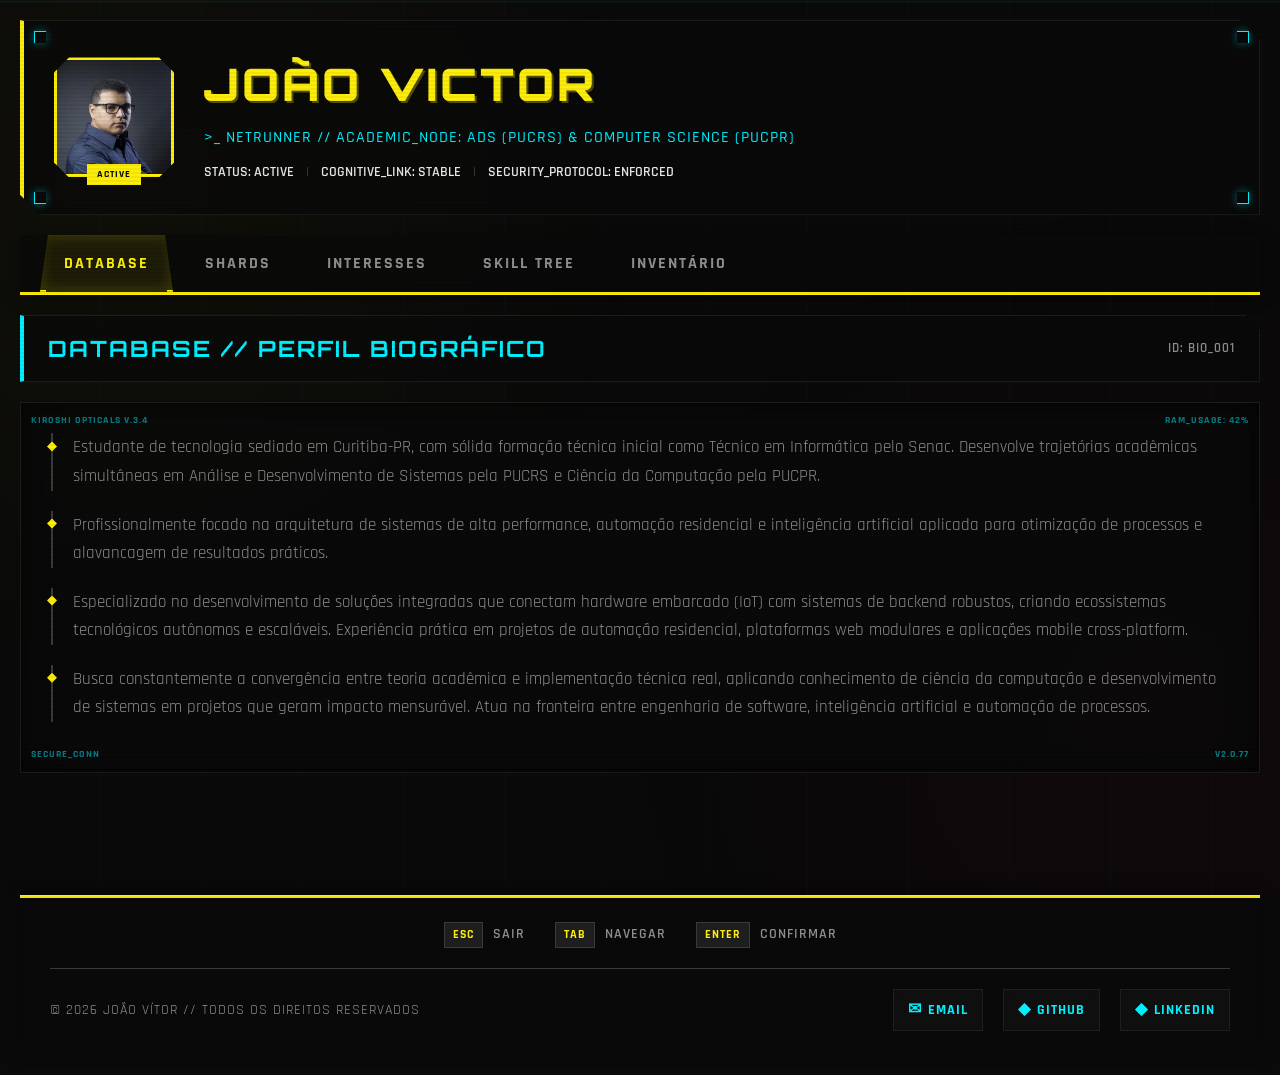
==== commit b717dd12: "adicionando foto de perfil" ====
--- a/index.html
+++ b/index.html
@@ -8,7 +8,7 @@
     <link rel="preconnect" href="https://fonts.googleapis.com">
     <link rel="preconnect" href="https://fonts.gstatic.com" crossorigin>
     <link href="https://fonts.googleapis.com/css2?family=Rajdhani:wght@300;500;600;700&family=Orbitron:wght@400;700;900&display=swap" rel="stylesheet">
-    <link rel="stylesheet" href="style.css">
+    <link rel="stylesheet" href="assets/css/style.css">
 </head>
 <body>
     <div class="hud-overlay"></div>
@@ -23,7 +23,7 @@
         <div class="profile-container">
             <div class="avatar-frame">
                 <!-- PLACEHOLDER: Substituir foto.jpg pela imagem real posteriormente -->
-                <img src="imagens/foto.jpg" alt="Profile Avatar" class="profile-avatar" onerror="this.style.display='none'; this.nextElementSibling.style.display='flex';">
+                <img src="assets/img/profile.jpg" alt="Profile Avatar" class="profile-avatar" onerror="this.style.display='none'; this.nextElementSibling.style.display='flex';">
                 <div class="avatar-placeholder">
                     <span class="avatar-initial">JV</span>
                 </div>
@@ -257,7 +257,7 @@
                             <div class="frame-corner bl"></div>
                             <div class="frame-corner br"></div>
                             <div class="slot-image-container">
-                                <img src="imagens/construct.png" alt="Preview do jogo Construct" class="slot-image" onerror="this.style.display='none'; this.nextElementSibling.style.display='flex';">
+                                <img src="assets/img/construct.png" alt="Preview do jogo Construct" class="slot-image" onerror="this.style.display='none'; this.nextElementSibling.style.display='flex';">
                                 <div class="slot-placeholder construct-placeholder">
                                     <div class="placeholder-grid">
                                         <div class="grid-line"></div>
@@ -277,14 +277,14 @@
                             </div>
                             <h3 class="slot-title">JOGO INTERATIVO CONSTRUCT</h3>
                             <p class="slot-description">Jogo desenvolvido na plataforma Construct com mecânicas únicas, física realista e experiência visual imersiva. Projeto focado em gameplay envolvente e narrativa interativa.</p>
-                            <a href="#" class="slot-link" aria-label="Acessar projeto Construct">
+                            <a href="https://github.com/Joao-ALD/LuneaSolis" class="slot-link" aria-label="Acessar projeto Construct">
                                 <span class="link-bracket">&gt;&gt;</span>
                                 <span class="link-text">CARREGAR PROJETO</span>
                             </a>
                         </div>
                     </article>
 
-                    <!-- PLACEHOLDER: Imagem processing.png será adicionada posteriormente. Container preparado com fallback visual -->
+                    <!-- PLACEHOLDER: Imagem processing.jpeg será adicionada posteriormente. Container preparado com fallback visual -->
                     <article class="inventory-slot">
                         <div class="slot-frame">
                             <div class="frame-corner tl"></div>
@@ -292,7 +292,7 @@
                             <div class="frame-corner bl"></div>
                             <div class="frame-corner br"></div>
                             <div class="slot-image-container">
-                                <img src="imagens/processing.png" alt="Preview do aplicativo Processing" class="slot-image" onerror="this.style.display='none'; this.nextElementSibling.style.display='flex';">
+                                <img src="assets/img/processing.jpeg" alt="Preview do aplicativo Processing" class="slot-image" onerror="this.style.display='none'; this.nextElementSibling.style.display='flex';">
                                 <div class="slot-placeholder processing-placeholder">
                                     <div class="placeholder-grid">
                                         <div class="grid-line"></div>
@@ -312,7 +312,7 @@
                             </div>
                             <h3 class="slot-title">APLICATIVO MULTIMÍDIA PROCESSING</h3>
                             <p class="slot-description">Experiência multimídia desenvolvida em Processing combinando arte generativa, interatividade e visualização de dados. Projeto explorando as possibilidades criativas do código.</p>
-                            <a href="#" class="slot-link" aria-label="Acessar projeto Processing">
+                            <a href="https://github.com/Joao-ALD/Ponto_de_orbita" class="slot-link" aria-label="Acessar projeto Processing">
                                 <span class="link-bracket">&gt;&gt;</span>
                                 <span class="link-text">CARREGAR PROJETO</span>
                             </a>
@@ -347,6 +347,6 @@
         </div>
     </footer>
 
-    <script src="script.js"></script>
+    <script src="assets/js/script.js"></script>
 </body>
 </html>
--- a/assets/css/style.css
+++ b/assets/css/style.css
@@ -0,0 +1,1508 @@
+:root {
+  --cp-black: #0a0a0a;
+  --cp-dark: #141414;
+  --cp-gray: #1e1e1e;
+  --cp-yellow: #fcee0a;
+  --cp-red: #ff0055;
+  --cp-cyan: #00f0ff;
+  --cp-white: #e8e8e8;
+  --cp-gray-text: #8f8f8f;
+  --cp-border: #3a3a3a;
+  --corner-size: 12px;
+}
+
+* {
+  margin: 0;
+  padding: 0;
+  box-sizing: border-box;
+}
+
+html {
+  scroll-behavior: smooth;
+}
+
+body {
+  font-family: 'Rajdhani', sans-serif;
+  background: var(--cp-black);
+  color: var(--cp-white);
+  line-height: 1.5;
+  overflow-x: hidden;
+  position: relative;
+}
+
+/* Scanlines CRT effect com animação de varredura */
+.scanlines {
+  position: fixed;
+  top: 0;
+  left: 0;
+  width: 100%;
+  height: 100%;
+  pointer-events: none;
+  z-index: 9999;
+  background: repeating-linear-gradient(
+    0deg,
+    transparent,
+    transparent 2px,
+    rgba(0, 0, 0, 0.15) 2px,
+    rgba(0, 0, 0, 0.15) 4px
+  );
+  opacity: 0.3;
+}
+
+.scanlines::before {
+  content: '';
+  position: absolute;
+  top: 0;
+  left: 0;
+  width: 100%;
+  height: 3px;
+  background: linear-gradient(to bottom, transparent, rgba(0, 240, 255, 0.4), transparent);
+  animation: scanlineMove 8s linear infinite;
+  opacity: 0.6;
+}
+
+@keyframes scanlineMove {
+  0% { transform: translateY(-100vh); }
+  100% { transform: translateY(100vh); }
+}
+
+.hud-overlay {
+  position: fixed;
+  top: 0;
+  left: 0;
+  width: 100%;
+  height: 100%;
+  pointer-events: none;
+  z-index: -1;
+  background: 
+    radial-gradient(circle at 10% 20%, rgba(252, 238, 10, 0.03) 0%, transparent 40%),
+    radial-gradient(circle at 90% 80%, rgba(255, 0, 85, 0.03) 0%, transparent 40%),
+    repeating-linear-gradient(90deg, transparent, transparent 100px, rgba(0, 240, 255, 0.02) 100px, rgba(0, 240, 255, 0.02) 101px);
+}
+
+/* Header Profile com transparência e blur */
+.profile-header {
+  position: relative;
+  background: rgba(10, 10, 10, 0.75);
+  backdrop-filter: blur(6px);
+  -webkit-backdrop-filter: blur(6px);
+  border: 1px solid rgba(58, 58, 58, 0.4);
+  border-left: 4px solid var(--cp-yellow);
+  margin: 20px;
+  padding: 30px;
+  clip-path: polygon(
+    0 0,
+    calc(100% - 20px) 0,
+    100% 20px,
+    100% 100%,
+    20px 100%,
+    0 calc(100% - 20px)
+  );
+  box-shadow: 0 0 20px rgba(252, 238, 10, 0.1);
+}
+
+.header-corner {
+  position: absolute;
+  width: var(--corner-size);
+  height: var(--corner-size);
+  border: 1px solid var(--cp-cyan);
+  box-shadow: 0 0 8px rgba(0, 240, 255, 0.4);
+}
+
+.header-corner.tl { top: 10px; left: 10px; border-right: none; border-bottom: none; }
+.header-corner.tr { top: 10px; right: 10px; border-left: none; border-bottom: none; }
+.header-corner.bl { bottom: 10px; left: 10px; border-right: none; border-top: none; }
+.header-corner.br { bottom: 10px; right: 10px; border-left: none; border-top: none; }
+
+.profile-container {
+  display: flex;
+  align-items: center;
+  gap: 30px;
+}
+
+.avatar-frame {
+  position: relative;
+  width: 120px;
+  height: 120px;
+  flex-shrink: 0;
+}
+
+.profile-avatar,
+.avatar-placeholder {
+  width: 120px;
+  height: 120px;
+  border: 3px solid var(--cp-yellow);
+  clip-path: polygon(
+    0 15px,
+    15px 0,
+    calc(100% - 15px) 0,
+    100% 15px,
+    100% calc(100% - 15px),
+    calc(100% - 15px) 100%,
+    15px 100%,
+    0 calc(100% - 15px)
+  );
+  object-fit: cover;
+}
+
+.avatar-placeholder {
+  display: none;
+  position: absolute;
+  top: 0;
+  left: 0;
+  background: var(--cp-gray);
+  align-items: center;
+  justify-content: center;
+}
+
+.avatar-initial {
+  font-family: 'Orbitron', sans-serif;
+  font-size: 3rem;
+  font-weight: 900;
+  color: var(--cp-yellow);
+  text-shadow: 0 0 10px var(--cp-yellow);
+}
+
+.avatar-status {
+  position: absolute;
+  bottom: -8px;
+  left: 50%;
+  transform: translateX(-50%);
+  background: var(--cp-yellow);
+  color: var(--cp-black);
+  font-size: 0.65rem;
+  font-weight: 700;
+  padding: 3px 10px;
+  letter-spacing: 1px;
+}
+
+.profile-info {
+  flex: 1;
+}
+
+.profile-name {
+  font-family: 'Orbitron', sans-serif;
+  font-size: clamp(1.8rem, 4vw, 2.8rem);
+  font-weight: 900;
+  color: var(--cp-yellow);
+  text-transform: uppercase;
+  letter-spacing: 3px;
+  margin-bottom: 8px;
+  text-shadow: 2px 2px 0 rgba(252, 238, 10, 0.3);
+}
+
+.profile-status {
+  font-size: 1rem;
+  color: var(--cp-cyan);
+  font-weight: 500;
+  margin-bottom: 12px;
+  letter-spacing: 1px;
+}
+
+.profile-stats {
+  display: flex;
+  gap: 12px;
+  font-size: 0.9rem;
+  font-weight: 600;
+  color: var(--cp-white);
+}
+
+.stat-divider {
+  color: var(--cp-border);
+}
+
+/* Tab Navigation com bordas refinadas */
+.tab-navigation {
+  display: flex;
+  background: rgba(10, 10, 10, 0.75);
+  backdrop-filter: blur(6px);
+  -webkit-backdrop-filter: blur(6px);
+  border-bottom: 3px solid var(--cp-yellow);
+  margin: 0 20px;
+  padding: 0 20px;
+  gap: 8px;
+  overflow-x: auto;
+  box-shadow: 0 4px 15px rgba(0, 0, 0, 0.3);
+}
+
+.tab-btn {
+  position: relative;
+  background: transparent;
+  border: none;
+  color: var(--cp-gray-text);
+  font-family: 'Rajdhani', sans-serif;
+  font-size: 1rem;
+  font-weight: 700;
+  text-transform: uppercase;
+  letter-spacing: 2px;
+  padding: 18px 24px;
+  cursor: pointer;
+  transition: color 0.2s ease;
+  clip-path: polygon(8px 0, calc(100% - 8px) 0, 100% 100%, 0 100%);
+}
+
+.tab-btn:hover {
+  color: var(--cp-white);
+  background: rgba(252, 238, 10, 0.05);
+}
+
+.tab-btn:focus-visible {
+  outline: 2px solid var(--cp-cyan);
+  outline-offset: -2px;
+  box-shadow: inset 0 0 12px rgba(0, 240, 255, 0.3), 0 0 15px rgba(0, 240, 255, 0.2);
+}
+
+.tab-btn.active {
+  color: var(--cp-yellow);
+  background: rgba(252, 238, 10, 0.08);
+  box-shadow: inset 0 0 15px rgba(252, 238, 10, 0.2), 0 0 10px rgba(252, 238, 10, 0.15);
+}
+
+.tab-underline {
+  position: absolute;
+  bottom: -3px;
+  left: 0;
+  width: 100%;
+  height: 3px;
+  background: var(--cp-yellow);
+  opacity: 0;
+  transition: opacity 0.2s ease;
+}
+
+.tab-btn.active .tab-underline {
+  opacity: 1;
+}
+
+.tab-underline::before,
+.tab-underline::after {
+  content: '';
+  position: absolute;
+  top: -2px;
+  width: 6px;
+  height: 6px;
+  background: var(--cp-yellow);
+}
+
+.tab-underline::before { left: 0; }
+.tab-underline::after { right: 0; }
+
+/* Content Wrapper */
+.content-wrapper {
+  margin: 20px;
+  min-height: 60vh;
+}
+
+.tab-panel {
+  display: none;
+  opacity: 0;
+  transform: translateX(-30px);
+}
+
+.tab-panel.active {
+  display: block;
+  animation: slideInTab 0.4s ease forwards;
+}
+
+@keyframes slideInTab {
+  0% {
+    opacity: 0;
+    transform: translateX(-30px);
+  }
+  100% {
+    opacity: 1;
+    transform: translateX(0);
+  }
+}
+
+@keyframes fadeIn {
+  from {
+    opacity: 0;
+    transform: translateY(10px);
+  }
+  to {
+    opacity: 1;
+    transform: translateY(0);
+  }
+}
+
+.panel-header {
+  display: flex;
+  justify-content: space-between;
+  align-items: center;
+  background: rgba(10, 10, 10, 0.65);
+  backdrop-filter: blur(4px);
+  -webkit-backdrop-filter: blur(4px);
+  border: 1px solid rgba(58, 58, 58, 0.4);
+  border-left: 4px solid var(--cp-cyan);
+  padding: 16px 24px;
+  margin-bottom: 20px;
+  clip-path: polygon(0 0, calc(100% - 15px) 0, 100% 15px, 100% 100%, 0 100%);
+  box-shadow: 0 0 15px rgba(0, 240, 255, 0.1);
+}
+
+.panel-title {
+  font-family: 'Orbitron', sans-serif;
+  font-size: 1.4rem;
+  font-weight: 700;
+  color: var(--cp-cyan);
+  text-transform: uppercase;
+  letter-spacing: 2px;
+}
+
+.panel-id {
+  font-size: 0.8rem;
+  color: var(--cp-gray-text);
+  font-weight: 600;
+  letter-spacing: 1px;
+}
+
+.panel-body {
+  position: relative;
+  background: rgba(10, 10, 10, 0.75);
+  backdrop-filter: blur(6px);
+  -webkit-backdrop-filter: blur(6px);
+  border: 1px solid rgba(58, 58, 58, 0.4);
+  padding: 30px;
+  box-shadow: inset 0 0 30px rgba(0, 0, 0, 0.5);
+}
+
+/* Marcadores HUD dinâmicos */
+.hud-marker {
+  position: absolute;
+  font-size: 0.6rem;
+  font-weight: 700;
+  color: var(--cp-cyan);
+  text-transform: uppercase;
+  letter-spacing: 1px;
+  opacity: 0.5;
+  z-index: 10;
+}
+
+.hud-marker.top-left {
+  top: 10px;
+  left: 10px;
+}
+
+.hud-marker.top-right {
+  top: 10px;
+  right: 10px;
+}
+
+.hud-marker.bottom-left {
+  bottom: 10px;
+  left: 10px;
+}
+
+.hud-marker.bottom-right {
+  bottom: 10px;
+  right: 10px;
+}
+
+/* Database Section */
+.data-block {
+  position: relative;
+  padding-left: 20px;
+  margin-bottom: 20px;
+  border-left: 2px solid var(--cp-border);
+}
+
+.block-marker {
+  position: absolute;
+  top: 8px;
+  left: -6px;
+  width: 10px;
+  height: 10px;
+  background: var(--cp-yellow);
+  clip-path: polygon(50% 0%, 100% 50%, 50% 100%, 0% 50%);
+}
+
+.data-block p {
+  color: var(--cp-gray-text);
+  font-size: 1.05rem;
+  line-height: 1.7;
+}
+
+/* Shards Section */
+.shard-list {
+  list-style: none;
+  display: grid;
+  gap: 16px;
+  margin-bottom: 24px;
+}
+
+.shard-item {
+  display: flex;
+  gap: 16px;
+  padding: 16px;
+  background: rgba(20, 20, 20, 0.6);
+  backdrop-filter: blur(4px);
+  -webkit-backdrop-filter: blur(4px);
+  border: 1px solid rgba(58, 58, 58, 0.4);
+  border-left: 3px solid var(--cp-cyan);
+  transition: border-color 0.2s ease, transform 0.2s ease, box-shadow 0.2s ease;
+}
+
+.shard-item:hover {
+  border-left-color: var(--cp-yellow);
+  transform: translateX(6px);
+  box-shadow: 0 0 15px rgba(252, 238, 10, 0.15);
+}
+
+.shard-icon {
+  font-size: 1.5rem;
+  color: var(--cp-cyan);
+  flex-shrink: 0;
+}
+
+.shard-icon.encrypted {
+  color: var(--cp-red);
+  animation: glitchPulse 2s infinite;
+}
+
+@keyframes glitchPulse {
+  0%, 100% { opacity: 1; }
+  50% { opacity: 0.4; }
+}
+
+.shard-content {
+  flex: 1;
+}
+
+.shard-label {
+  display: block;
+  font-family: 'Orbitron', sans-serif;
+  font-size: 0.85rem;
+  color: var(--cp-yellow);
+  font-weight: 700;
+  margin-bottom: 6px;
+  letter-spacing: 1px;
+}
+
+.shard-item p {
+  color: var(--cp-white);
+  font-size: 0.95rem;
+}
+
+.hidden-shard {
+  display: none;
+}
+
+.action-button {
+  display: block;
+  margin: 0 auto;
+  padding: 14px 28px;
+  background: var(--cp-gray);
+  border: 2px solid var(--cp-yellow);
+  color: var(--cp-yellow);
+  font-family: 'Orbitron', sans-serif;
+  font-size: 0.9rem;
+  font-weight: 700;
+  text-transform: uppercase;
+  letter-spacing: 1px;
+  cursor: pointer;
+  clip-path: polygon(8px 0, calc(100% - 8px) 0, 100% 8px, 100% 100%, 0 100%, 0 8px);
+  transition: background 0.2s ease, box-shadow 0.2s ease;
+}
+
+.action-button:hover {
+  background: var(--cp-yellow);
+  color: var(--cp-black);
+  box-shadow: 0 0 20px rgba(252, 238, 10, 0.4), inset 0 0 15px rgba(252, 238, 10, 0.3);
+}
+
+.action-button:focus-visible {
+  outline: 2px solid var(--cp-cyan);
+  outline-offset: 4px;
+  box-shadow: 0 0 25px rgba(0, 240, 255, 0.5);
+}
+
+.btn-bracket {
+  color: var(--cp-cyan);
+}
+
+/* Hobbies Grid */
+.hobby-grid {
+  display: grid;
+  grid-template-columns: repeat(auto-fit, minmax(240px, 1fr));
+  gap: 20px;
+}
+
+.hobby-slot {
+  background: rgba(20, 20, 20, 0.6);
+  backdrop-filter: blur(4px);
+  -webkit-backdrop-filter: blur(4px);
+  border: 1px solid rgba(58, 58, 58, 0.4);
+  padding: 20px;
+  transition: border-color 0.3s ease, transform 0.3s ease, box-shadow 0.3s ease;
+  clip-path: polygon(0 0, calc(100% - 12px) 0, 100% 12px, 100% 100%, 0 100%);
+}
+
+.hobby-slot:hover {
+  border-color: var(--cp-yellow);
+  transform: translateY(-4px);
+  box-shadow: 0 0 20px rgba(252, 238, 10, 0.2), inset 0 0 15px rgba(252, 238, 10, 0.1);
+}
+
+.slot-header {
+  display: flex;
+  justify-content: space-between;
+  margin-bottom: 14px;
+  font-size: 0.75rem;
+  font-weight: 700;
+}
+
+.slot-id {
+  color: var(--cp-gray-text);
+  letter-spacing: 1px;
+}
+
+.slot-rarity {
+  color: var(--cp-white);
+  text-transform: uppercase;
+}
+
+.slot-rarity.rare {
+  color: var(--cp-cyan);
+}
+
+.slot-rarity.epic {
+  color: #b459ff;
+}
+
+.slot-rarity.legendary {
+  color: var(--cp-yellow);
+}
+
+.hobby-icon {
+  font-size: 2.5rem;
+  text-align: center;
+  margin-bottom: 16px;
+  filter: drop-shadow(0 0 8px rgba(252, 238, 10, 0.3));
+}
+
+.hobby-name {
+  font-family: 'Orbitron', sans-serif;
+  font-size: 1.1rem;
+  color: var(--cp-yellow);
+  text-align: center;
+  margin-bottom: 10px;
+  text-transform: uppercase;
+  letter-spacing: 1px;
+}
+
+.hobby-desc {
+  color: var(--cp-gray-text);
+  font-size: 0.9rem;
+  text-align: center;
+}
+
+/* Skill Tree */
+.skill-grid {
+  display: grid;
+  gap: 20px;
+}
+
+.skill-node {
+  background: rgba(20, 20, 20, 0.6);
+  backdrop-filter: blur(4px);
+  -webkit-backdrop-filter: blur(4px);
+  border: 1px solid rgba(58, 58, 58, 0.4);
+  border-left: 4px solid var(--cp-cyan);
+  padding: 20px;
+  transition: border-left-color 0.3s ease, box-shadow 0.3s ease;
+}
+
+.skill-node:hover {
+  border-left-color: var(--cp-yellow);
+  box-shadow: 0 0 15px rgba(252, 238, 10, 0.15), inset 0 0 20px rgba(0, 0, 0, 0.3);
+}
+
+.skill-icon {
+  font-size: 1.2rem;
+  color: var(--cp-gray-text);
+  margin-bottom: 12px;
+  display: inline-block;
+}
+
+.skill-icon.active {
+  color: var(--cp-cyan);
+  text-shadow: 0 0 8px var(--cp-cyan);
+}
+
+.skill-name {
+  font-family: 'Orbitron', sans-serif;
+  font-size: 1.15rem;
+  color: var(--cp-yellow);
+  margin-bottom: 12px;
+  text-transform: uppercase;
+  letter-spacing: 1px;
+}
+
+.skill-bar {
+  width: 100%;
+  height: 8px;
+  background: var(--cp-border);
+  margin-bottom: 12px;
+  position: relative;
+  overflow: hidden;
+}
+
+.skill-progress {
+  height: 100%;
+  background: linear-gradient(90deg, var(--cp-cyan), var(--cp-yellow));
+  transition: width 0.5s ease;
+  box-shadow: 0 0 10px rgba(0, 240, 255, 0.5);
+}
+
+.skill-reason {
+  color: var(--cp-gray-text);
+  font-size: 0.95rem;
+  line-height: 1.6;
+}
+
+/* Inventory Grid */
+.inventory-grid {
+  display: grid;
+  grid-template-columns: repeat(auto-fit, minmax(400px, 1fr));
+  gap: 30px;
+}
+
+.inventory-slot {
+  background: rgba(10, 10, 10, 0.75);
+  backdrop-filter: blur(6px);
+  -webkit-backdrop-filter: blur(6px);
+  border: 1px solid rgba(58, 58, 58, 0.4);
+  overflow: hidden;
+  transition: border-color 0.3s ease, transform 0.3s ease, box-shadow 0.3s ease;
+}
+
+.inventory-slot:hover {
+  border-color: var(--cp-yellow);
+  transform: translateY(-6px);
+  box-shadow: 0 0 25px rgba(252, 238, 10, 0.3), inset 0 0 20px rgba(252, 238, 10, 0.05);
+}
+
+.slot-frame {
+  position: relative;
+  width: 100%;
+  height: 240px;
+  background: var(--cp-black);
+  border-bottom: 2px solid var(--cp-border);
+}
+
+.frame-corner {
+  position: absolute;
+  width: 16px;
+  height: 16px;
+  border: 1px solid var(--cp-cyan);
+  z-index: 2;
+  box-shadow: 0 0 8px rgba(0, 240, 255, 0.5);
+}
+
+.frame-corner.tl { top: 8px; left: 8px; border-right: none; border-bottom: none; }
+.frame-corner.tr { top: 8px; right: 8px; border-left: none; border-bottom: none; }
+.frame-corner.bl { bottom: 8px; left: 8px; border-right: none; border-top: none; }
+.frame-corner.br { bottom: 8px; right: 8px; border-left: none; border-top: none; }
+
+.slot-image-container {
+  position: relative;
+  width: 100%;
+  height: 100%;
+  overflow: hidden;
+}
+
+.slot-image {
+  width: 100%;
+  height: 100%;
+  object-fit: cover;
+  transition: transform 0.3s ease;
+}
+
+.inventory-slot:hover .slot-image {
+  transform: scale(1.08);
+}
+
+.slot-placeholder {
+  display: none;
+  width: 100%;
+  height: 100%;
+  position: absolute;
+  top: 0;
+  left: 0;
+  background: rgba(10, 10, 10, 0.95);
+  align-items: center;
+  justify-content: center;
+  flex-direction: column;
+  gap: 20px;
+}
+
+.placeholder-grid {
+  width: 80%;
+  height: 80%;
+  position: absolute;
+  display: grid;
+  grid-template-columns: repeat(4, 1fr);
+  grid-template-rows: repeat(4, 1fr);
+  gap: 2px;
+  padding: 20px;
+}
+
+.grid-line {
+  border: 1px solid var(--cp-cyan);
+  background: repeating-linear-gradient(
+    45deg,
+    transparent,
+    transparent 10px,
+    rgba(0, 240, 255, 0.05) 10px,
+    rgba(0, 240, 255, 0.05) 20px
+  );
+  opacity: 0.3;
+  animation: gridPulse 2s infinite;
+}
+
+@keyframes gridPulse {
+  0%, 100% { 
+    opacity: 0.2;
+    border-color: var(--cp-cyan);
+  }
+  50% { 
+    opacity: 0.5;
+    border-color: var(--cp-yellow);
+  }
+}
+
+.placeholder-text {
+  font-family: 'Orbitron', sans-serif;
+  font-size: 1.2rem;
+  color: var(--cp-cyan);
+  font-weight: 700;
+  letter-spacing: 3px;
+  z-index: 1;
+}
+
+.loading-indicator {
+  width: 60px;
+  height: 3px;
+  background: var(--cp-border);
+  position: relative;
+  z-index: 1;
+  overflow: hidden;
+}
+
+.loading-indicator::after {
+  content: '';
+  position: absolute;
+  top: 0;
+  left: 0;
+  width: 30%;
+  height: 100%;
+  background: var(--cp-yellow);
+  animation: loading 1.5s infinite;
+}
+
+@keyframes loading {
+  0% { left: -30%; }
+  100% { left: 100%; }
+}
+
+.construct-placeholder {
+  background: radial-gradient(circle at center, rgba(255, 0, 85, 0.15), rgba(10, 10, 10, 0.95));
+}
+
+.processing-placeholder {
+  background: radial-gradient(circle at center, rgba(0, 240, 255, 0.15), rgba(10, 10, 10, 0.95));
+}
+
+.slot-info {
+  padding: 20px;
+}
+
+.slot-header-info {
+  display: flex;
+  justify-content: space-between;
+  align-items: center;
+  margin-bottom: 12px;
+}
+
+.slot-type {
+  font-size: 0.75rem;
+  color: var(--cp-gray-text);
+  font-weight: 700;
+  letter-spacing: 1px;
+}
+
+.slot-quality {
+  font-size: 0.75rem;
+  font-weight: 700;
+  text-transform: uppercase;
+  letter-spacing: 1px;
+}
+
+.slot-quality.legendary {
+  color: var(--cp-yellow);
+  text-shadow: 0 0 8px var(--cp-yellow);
+}
+
+.slot-quality.epic {
+  color: #b459ff;
+  text-shadow: 0 0 8px #b459ff;
+}
+
+.slot-title {
+  font-family: 'Orbitron', sans-serif;
+  font-size: 1.2rem;
+  color: var(--cp-white);
+  margin-bottom: 12px;
+  text-transform: uppercase;
+  letter-spacing: 1px;
+}
+
+.slot-description {
+  color: var(--cp-gray-text);
+  font-size: 0.95rem;
+  line-height: 1.6;
+  margin-bottom: 18px;
+}
+
+.slot-link {
+  display: inline-flex;
+  align-items: center;
+  gap: 10px;
+  color: var(--cp-yellow);
+  text-decoration: none;
+  font-family: 'Orbitron', sans-serif;
+  font-size: 0.9rem;
+  font-weight: 700;
+  letter-spacing: 1px;
+  transition: gap 0.2s ease;
+}
+
+.slot-link:hover {
+  gap: 14px;
+}
+
+.slot-link:focus-visible {
+  outline: 2px solid var(--cp-cyan);
+  outline-offset: 4px;
+  box-shadow: 0 0 15px rgba(0, 240, 255, 0.4);
+}
+
+.link-bracket {
+  color: var(--cp-cyan);
+  font-size: 1.1rem;
+}
+
+/* Footer */
+.hud-footer {
+  background: rgba(10, 10, 10, 0.75);
+  backdrop-filter: blur(6px);
+  -webkit-backdrop-filter: blur(6px);
+  border-top: 3px solid var(--cp-yellow);
+  margin: 40px 20px 20px;
+  padding: 24px 30px;
+  box-shadow: 0 -4px 15px rgba(0, 0, 0, 0.3);
+}
+
+.footer-commands {
+  display: flex;
+  gap: 30px;
+  justify-content: center;
+  margin-bottom: 20px;
+  padding-bottom: 20px;
+  border-bottom: 1px solid var(--cp-border);
+}
+
+.command-hint {
+  font-size: 0.85rem;
+  color: var(--cp-gray-text);
+  font-weight: 600;
+  letter-spacing: 1px;
+}
+
+.key {
+  display: inline-block;
+  padding: 3px 8px;
+  background: var(--cp-gray);
+  border: 1px solid var(--cp-border);
+  color: var(--cp-yellow);
+  font-weight: 700;
+  margin-right: 6px;
+  font-size: 0.75rem;
+}
+
+.footer-info {
+  display: flex;
+  justify-content: space-between;
+  align-items: center;
+  flex-wrap: wrap;
+  gap: 20px;
+}
+
+.footer-text {
+  font-size: 0.85rem;
+  color: var(--cp-gray-text);
+  letter-spacing: 1px;
+}
+
+.footer-links {
+  display: flex;
+  gap: 20px;
+}
+
+.footer-link {
+  display: inline-flex;
+  align-items: center;
+  gap: 6px;
+  padding: 8px 14px;
+  background: rgba(20, 20, 20, 0.6);
+  backdrop-filter: blur(4px);
+  -webkit-backdrop-filter: blur(4px);
+  border: 1px solid rgba(58, 58, 58, 0.4);
+  color: var(--cp-cyan);
+  text-decoration: none;
+  font-size: 0.85rem;
+  font-weight: 700;
+  letter-spacing: 1px;
+  transition: background 0.2s ease, border-color 0.2s ease, box-shadow 0.2s ease;
+}
+
+.footer-link:hover {
+  background: var(--cp-yellow);
+  color: var(--cp-black);
+  border-color: var(--cp-yellow);
+  box-shadow: 0 0 15px rgba(252, 238, 10, 0.3);
+}
+
+.footer-link:focus-visible {
+  outline: 2px solid var(--cp-cyan);
+  outline-offset: 3px;
+  box-shadow: 0 0 20px rgba(0, 240, 255, 0.4);
+}
+
+.link-icon {
+  font-size: 1rem;
+}
+
+/* Responsive */
+@media (max-width: 768px) {
+  .profile-header {
+    margin: 10px;
+    padding: 20px;
+    clip-path: polygon(
+      0 0,
+      calc(100% - 12px) 0,
+      100% 12px,
+      100% 100%,
+      12px 100%,
+      0 calc(100% - 12px)
+    );
+  }
+
+  .profile-container {
+    flex-direction: column;
+    text-align: center;
+    gap: 20px;
+  }
+
+  .avatar-frame {
+    margin: 0 auto;
+  }
+
+  .profile-name {
+    font-size: 1.8rem;
+    letter-spacing: 2px;
+  }
+
+  .profile-stats {
+    flex-direction: column;
+    gap: 8px;
+    font-size: 0.85rem;
+  }
+
+  .stat-divider {
+    display: none;
+  }
+
+  .tab-navigation {
+    margin: 0 10px;
+    padding: 0 10px;
+    gap: 4px;
+  }
+
+  .tab-btn {
+    font-size: 0.75rem;
+    padding: 14px 12px;
+    letter-spacing: 1px;
+  }
+
+  .tab-text {
+    font-size: 0.7rem;
+  }
+
+  .content-wrapper {
+    margin: 10px;
+  }
+
+  .panel-header {
+    flex-direction: column;
+    align-items: flex-start;
+    gap: 8px;
+    padding: 14px 18px;
+  }
+
+  .panel-title {
+    font-size: 1.1rem;
+    letter-spacing: 1px;
+  }
+
+  .panel-id {
+    font-size: 0.7rem;
+  }
+
+  .panel-body {
+    padding: 20px 16px;
+  }
+
+  .hud-marker {
+    font-size: 0.5rem;
+  }
+
+  .hud-marker.top-left {
+    top: 6px;
+    left: 6px;
+  }
+
+  .hud-marker.top-right {
+    top: 6px;
+    right: 6px;
+  }
+
+  .hud-marker.bottom-left {
+    bottom: 6px;
+    left: 6px;
+  }
+
+  .hud-marker.bottom-right {
+    bottom: 6px;
+    right: 6px;
+  }
+
+  /* Database Section */
+  .data-block {
+    padding-left: 16px;
+    margin-bottom: 16px;
+  }
+
+  .data-block p {
+    font-size: 0.95rem;
+  }
+
+  /* Shards */
+  .shard-list {
+    gap: 12px;
+  }
+
+  .shard-item {
+    flex-direction: column;
+    gap: 10px;
+    padding: 12px;
+  }
+
+  .shard-icon {
+    font-size: 1.2rem;
+  }
+
+  .shard-label {
+    font-size: 0.75rem;
+  }
+
+  .shard-item p {
+    font-size: 0.88rem;
+  }
+
+  .action-button {
+    padding: 12px 20px;
+    font-size: 0.8rem;
+  }
+
+  /* Hobbies */
+  .hobby-grid {
+    grid-template-columns: 1fr;
+    gap: 16px;
+  }
+
+  .hobby-slot {
+    padding: 16px;
+  }
+
+  .hobby-icon {
+    font-size: 2rem;
+    margin-bottom: 12px;
+  }
+
+  .hobby-name {
+    font-size: 1rem;
+  }
+
+  .hobby-desc {
+    font-size: 0.85rem;
+  }
+
+  /* Skills */
+  .skill-grid {
+    gap: 16px;
+  }
+
+  .skill-node {
+    padding: 16px;
+  }
+
+  .skill-name {
+    font-size: 1rem;
+  }
+
+  .skill-reason {
+    font-size: 0.88rem;
+  }
+
+  /* Inventory */
+  .inventory-grid {
+    grid-template-columns: 1fr;
+    gap: 20px;
+  }
+
+  .slot-frame {
+    height: 200px;
+  }
+
+  .frame-corner {
+    width: 12px;
+    height: 12px;
+  }
+
+  .placeholder-text {
+    font-size: 1rem;
+    letter-spacing: 2px;
+  }
+
+  .slot-info {
+    padding: 16px;
+  }
+
+  .slot-title {
+    font-size: 1.05rem;
+  }
+
+  .slot-description {
+    font-size: 0.88rem;
+  }
+
+  .slot-link {
+    font-size: 0.8rem;
+  }
+
+  /* Footer */
+  .hud-footer {
+    margin: 20px 10px 10px;
+    padding: 20px 16px;
+  }
+
+  .footer-commands {
+    flex-wrap: wrap;
+    gap: 12px;
+    justify-content: center;
+    margin-bottom: 16px;
+    padding-bottom: 16px;
+  }
+
+  .command-hint {
+    font-size: 0.75rem;
+  }
+
+  .key {
+    padding: 2px 6px;
+    font-size: 0.7rem;
+  }
+
+  .footer-info {
+    flex-direction: column;
+    text-align: center;
+    gap: 16px;
+  }
+
+  .footer-text {
+    font-size: 0.75rem;
+  }
+
+  .footer-links {
+    flex-direction: column;
+    width: 100%;
+    gap: 10px;
+  }
+
+  .footer-link {
+    justify-content: center;
+    width: 100%;
+  }
+}
+
+/* Tablet (768px - 1024px) */
+@media (min-width: 769px) and (max-width: 1024px) {
+  .profile-header {
+    margin: 15px;
+    padding: 25px;
+  }
+
+  .profile-name {
+    font-size: 2.2rem;
+  }
+
+  .tab-btn {
+    font-size: 0.9rem;
+    padding: 16px 20px;
+  }
+
+  .content-wrapper {
+    margin: 15px;
+  }
+
+  .panel-body {
+    padding: 25px;
+  }
+
+  .hobby-grid {
+    grid-template-columns: repeat(2, 1fr);
+  }
+
+  .inventory-grid {
+    grid-template-columns: 1fr;
+    gap: 25px;
+  }
+
+  .hud-footer {
+    margin: 30px 15px 15px;
+  }
+}
+
+/* Large screens (1400px+) */
+@media (min-width: 1400px) {
+  .profile-header,
+  .tab-navigation,
+  .content-wrapper,
+  .hud-footer {
+    max-width: 1400px;
+    margin-left: auto;
+    margin-right: auto;
+  }
+
+  .tab-navigation {
+    margin-top: 0;
+    margin-bottom: 0;
+  }
+
+  .content-wrapper {
+    margin-top: 20px;
+    margin-bottom: 20px;
+  }
+
+  .inventory-grid {
+    grid-template-columns: repeat(2, 1fr);
+  }
+}
+
+/* Ultra-wide screens (1920px+) */
+@media (min-width: 1920px) {
+  .profile-header,
+  .tab-navigation,
+  .content-wrapper,
+  .hud-footer {
+    max-width: 1600px;
+  }
+
+  .profile-name {
+    font-size: 3.2rem;
+  }
+
+  .panel-title {
+    font-size: 1.6rem;
+  }
+
+  .hobby-grid {
+    grid-template-columns: repeat(4, 1fr);
+  }
+}
+
+/* Small phones (max 480px) */
+@media (max-width: 480px) {
+  body {
+    font-size: 14px;
+  }
+
+  .profile-header {
+    padding: 16px;
+  }
+
+  .header-corner {
+    width: 8px;
+    height: 8px;
+  }
+
+  .avatar-frame,
+  .profile-avatar,
+  .avatar-placeholder {
+    width: 100px;
+    height: 100px;
+  }
+
+  .avatar-initial {
+    font-size: 2.5rem;
+  }
+
+  .avatar-status {
+    font-size: 0.6rem;
+    padding: 2px 8px;
+  }
+
+  .profile-name {
+    font-size: 1.5rem;
+    letter-spacing: 1px;
+  }
+
+  .profile-status {
+    font-size: 0.85rem;
+  }
+
+  .profile-stats {
+    font-size: 0.75rem;
+  }
+
+  .tab-btn {
+    padding: 12px 10px;
+    font-size: 0.7rem;
+  }
+
+  .panel-header {
+    padding: 12px 14px;
+  }
+
+  .panel-title {
+    font-size: 0.95rem;
+  }
+
+  .panel-body {
+    padding: 16px 12px;
+  }
+
+  .hud-marker {
+    font-size: 0.45rem;
+    letter-spacing: 0.5px;
+  }
+
+  .data-block p,
+  .shard-item p,
+  .hobby-desc,
+  .skill-reason,
+  .slot-description {
+    font-size: 0.82rem;
+    line-height: 1.5;
+  }
+
+  .action-button {
+    padding: 10px 16px;
+    font-size: 0.75rem;
+  }
+
+  .slot-frame {
+    height: 180px;
+  }
+
+  .placeholder-text {
+    font-size: 0.9rem;
+  }
+
+  .loading-indicator {
+    width: 50px;
+  }
+
+  .footer-commands {
+    gap: 8px;
+  }
+
+  .command-hint {
+    font-size: 0.7rem;
+  }
+}
+
+/* Landscape orientation for phones */
+@media (max-height: 600px) and (orientation: landscape) {
+  .profile-header {
+    padding: 16px;
+  }
+
+  .profile-container {
+    flex-direction: row;
+    gap: 20px;
+  }
+
+  .avatar-frame,
+  .profile-avatar,
+  .avatar-placeholder {
+    width: 80px;
+    height: 80px;
+  }
+
+  .avatar-initial {
+    font-size: 2rem;
+  }
+
+  .profile-name {
+    font-size: 1.6rem;
+  }
+
+  .profile-info {
+    text-align: left;
+  }
+
+  .tab-navigation {
+    padding: 0 10px;
+  }
+
+  .tab-btn {
+    padding: 10px 16px;
+  }
+
+  .panel-body {
+    padding: 20px;
+  }
+}
+
+/* High DPI displays */
+@media (-webkit-min-device-pixel-ratio: 2), (min-resolution: 192dpi) {
+  .scanlines {
+    background-size: 100% 4px;
+  }
+
+  .profile-avatar,
+  .avatar-placeholder,
+  .slot-image {
+    image-rendering: -webkit-optimize-contrast;
+    image-rendering: crisp-edges;
+  }
+}
+
+/* Acessibilidade */
+@media (prefers-reduced-motion: reduce) {
+  *, *::before, *::after {
+    animation-duration: 0.01ms !important;
+    animation-iteration-count: 1 !important;
+    transition-duration: 0.01ms !important;
+  }
+}
+
+@media (prefers-contrast: high) {
+  :root {
+    --cp-yellow: #ffff00;
+    --cp-cyan: #00ffff;
+    --cp-border: #666666;
+  }
+}
